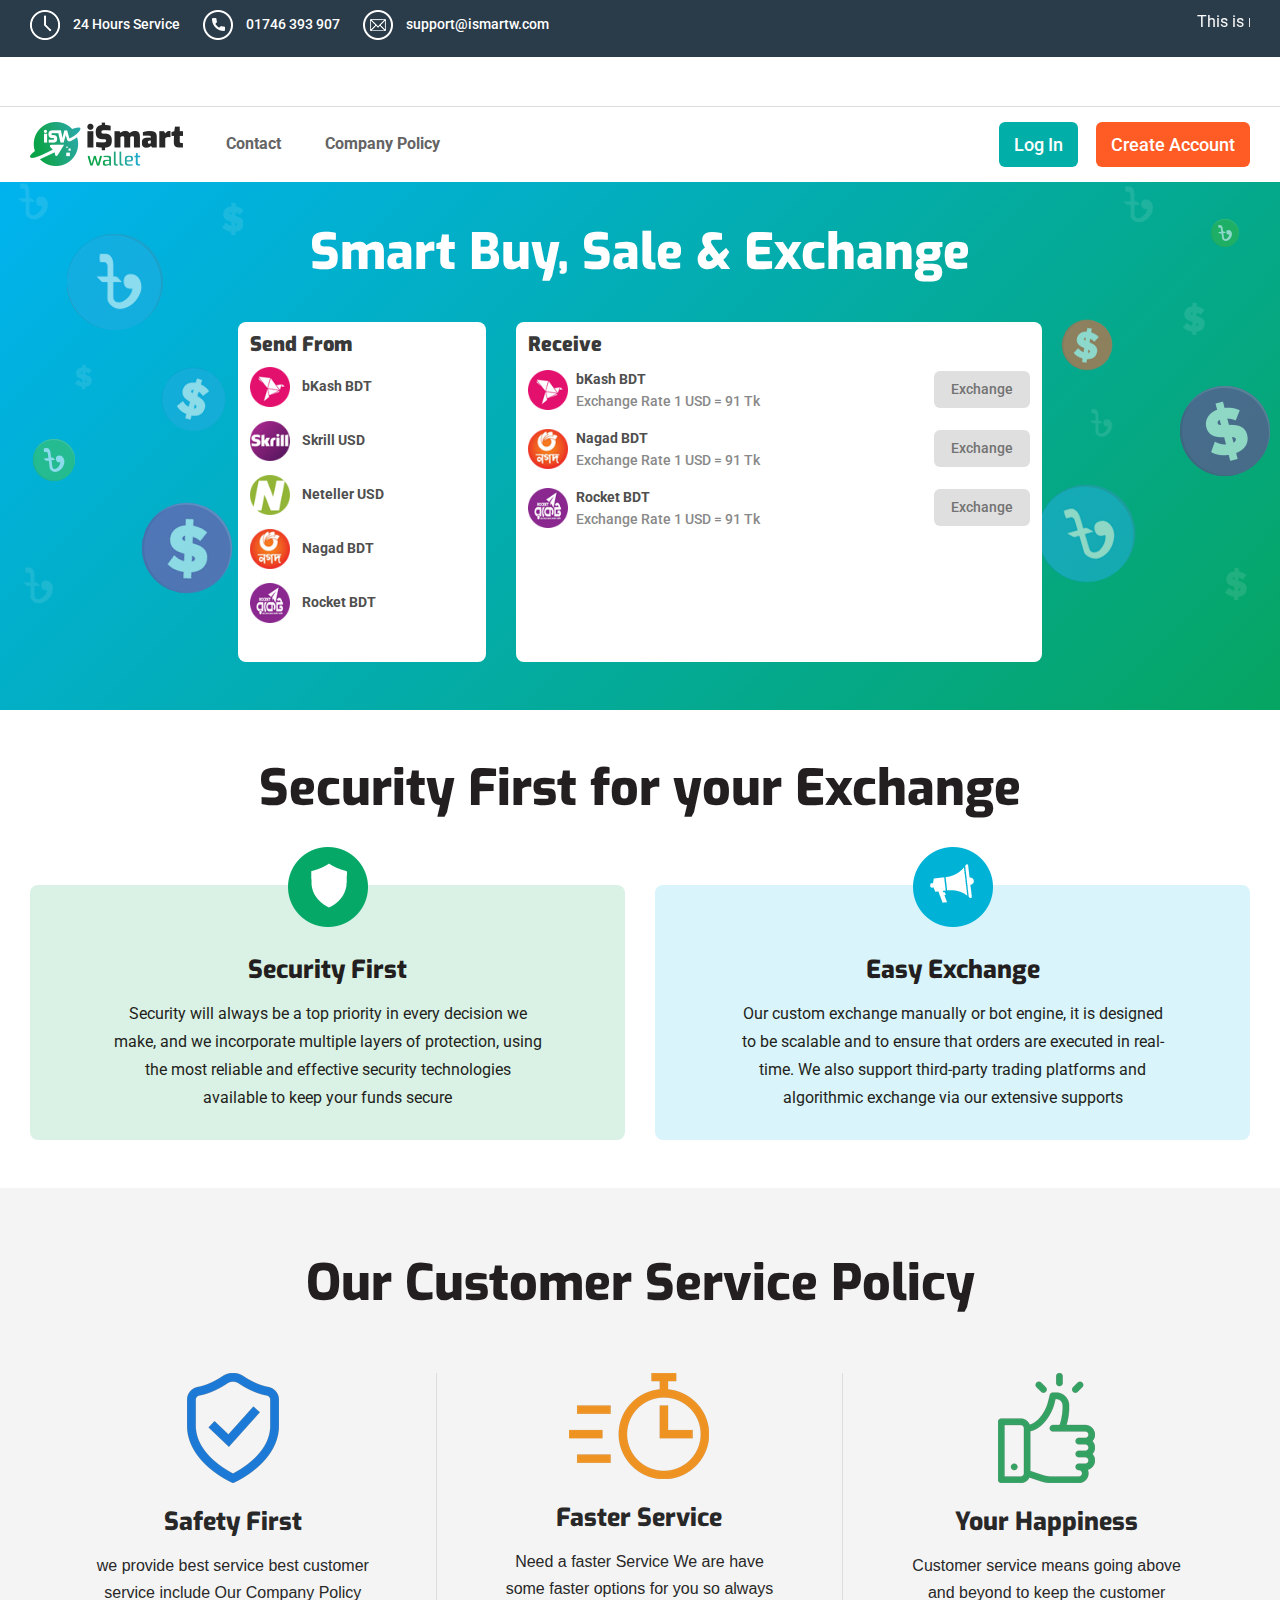
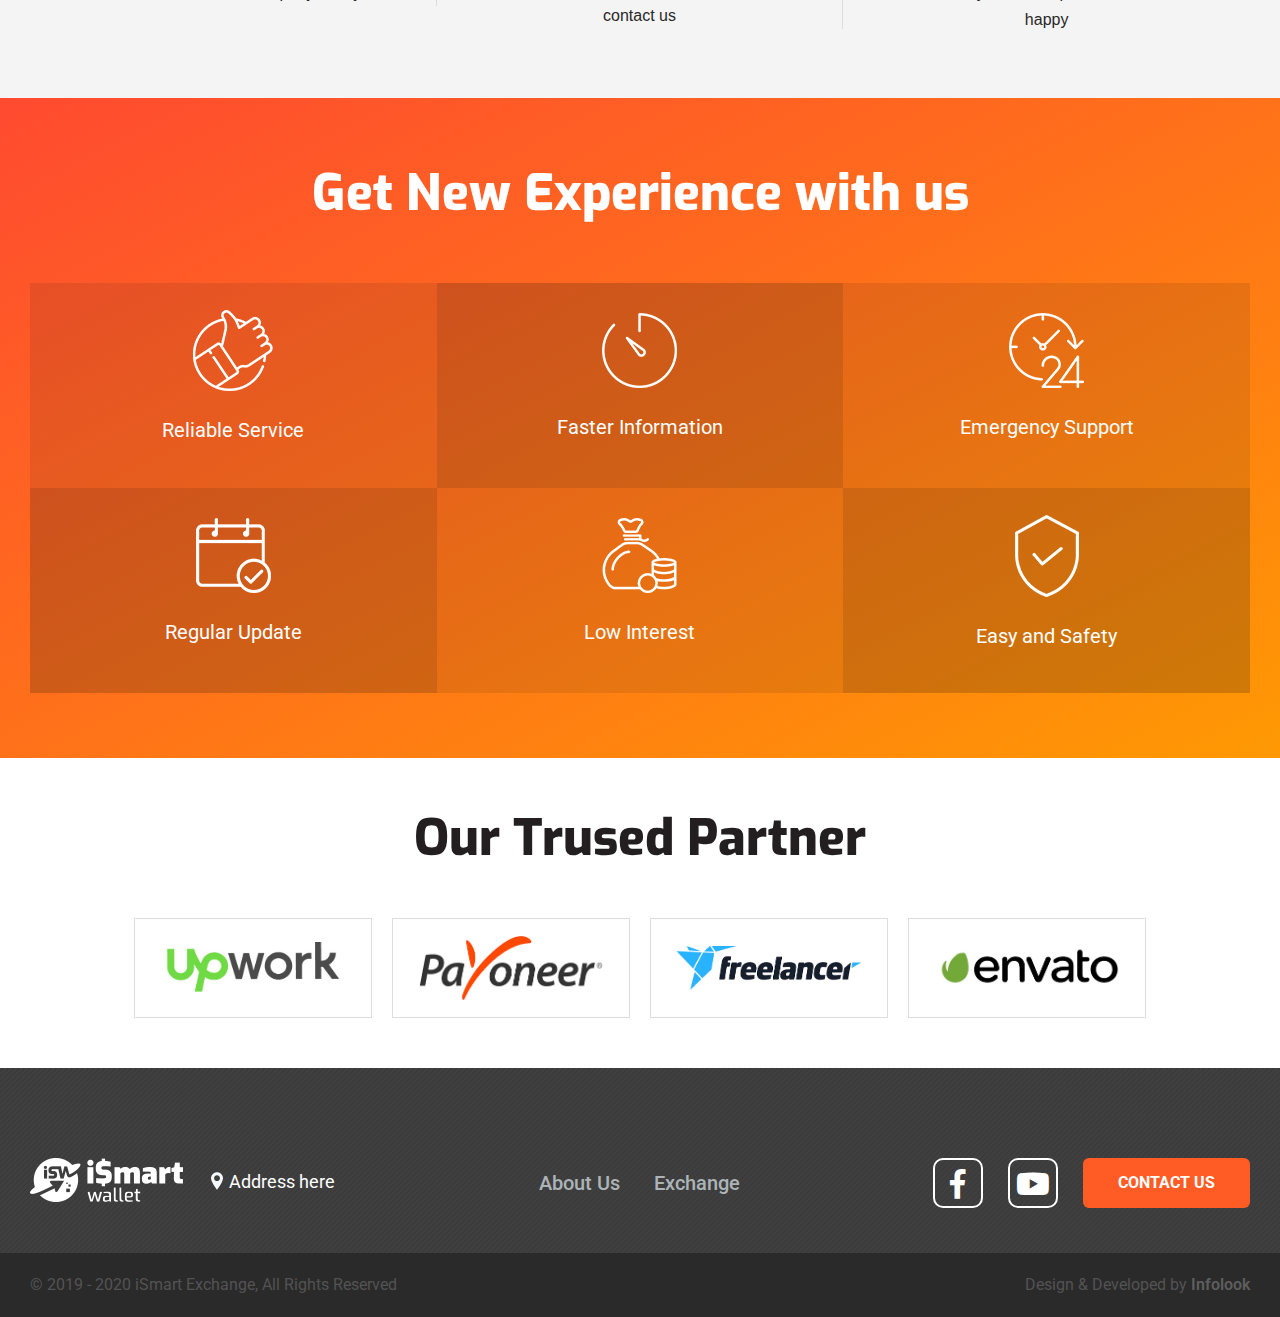
==== index.html @ ed9af60e "g" ====
<!DOCTYPE html>
<html lang="en">
	<head>
		<meta charset="utf-8">
		<meta http-equiv="X-UA-Compatible" content="IE=edge">
		<meta name="viewport" content="width=device-width, initial-scale=1, shrink-to-fit=no">
		<title>I$mart</title>
		<link href="assets/css/bootstrap.min.css" rel="stylesheet">
		<link href="assets/css/all.min.css" rel="stylesheet">
		<link href="assets/css/fontawesome.css" rel="stylesheet">
		<link href="assets/css/meanmenu.css" rel="stylesheet">
		<link href="assets/css/animate.css" rel="stylesheet">
		<link href="assets/css/nice-select.css" rel="stylesheet">
		<link href="assets/css/owl.carousel.min.css" rel="stylesheet">
		<link href="assets/css/default.css" rel="stylesheet">
		<link href="assets/css/style.css" rel="stylesheet">
		<link href="assets/css/responsive.css" rel="stylesheet">
	</head>
	<body>
		<!-- Headertop section start -->
		<div class="headertoparea">
			<div class="container">
				<div class="row">
					<div class="col-lg-6">
						<div class="headertopmain">
							<div class="headertop-contact">
								<ul>
									<li><img src="assets/img/clock.png" alt=""> <span>24 Hours Service</span></li>
									<li class="clock1"><img src="assets/img/phone.png" alt=""> <span> 01746 393 907</span></li>
									<li class="clock1"><img src="assets/img/mail.png" alt=""> <span>support@ismartw.com</span></li>
								</ul>
							</div>
						</div>
					</div>
					<div class="col-lg-6 my-auto">
						<div class="random-notification">
							<marquee behavior="" direction="">
								<p>This is random text notification for moving</p>
							</marquee>
						</div>
					</div>
				</div>
			</div>
		</div>
		<!-- Headertop section complate -->

		<!-- EXCHANGERATES.ORG.UK LIVE FOREX RATES TICKER START -->
		<div class="container">
			<div class="row">
				<div class="col-lg-12">
					<!-- EXCHANGERATES.ORG.UK LIVE CURRENCY RATES TICKER START -->
					<iframe
						src="//www.exchangerates.org.uk/widget/ER-LRTICKER.php?w=1200&amp;s=2&amp;mc=EUR&amp;mbg=ffff&amp;bs=no&amp;bc=000044&amp;f=verdana&amp;fs=10px&amp;fc=000044&amp;lc=0F0F0F&amp;lhc=fe9a00&amp;vc=fe9a00&amp;vcu=008000&amp;vcd=FF0000&amp;"
						width="100%" height="30" frameborder="0" scrolling="no" marginwidth="0" marginheight="0"></iframe>
					<!-- EXCHANGERATES.ORG.UK LIVE CURRENCY RATES TICKER END -->
				</div>
			</div>
		</div>
		<!-- EXCHANGERATES.ORG.UK LIVE FOREX RATES TICKER END -->
		

    <!-- Header bar section start -->
<div class="header-area">
	<div class="container">
		<div class="row">
			<div class="col-lg-8">
				<div class="main-menu-fills">
					<div class="main-logo">
						<a href="index.html"><img src="assets/img/logo.png" alt=""></a>
					</div>
					<div class="main-menu">
						<nav>
							<ul>
								<li><a href="">Contact</a></li>
								<li><a href="">Company Policy</a></li>
							</ul>
						</nav>
					</div>
				</div>
			</div>
			<div class="col-lg-4">
				<div class="log-info text-right">
					<ul>
						<li><a href="" data-toggle="modal" data-target="#exampleModalCenter" class="black-text">Log In</a></li>
						<li><a href="" data-toggle="modal" data-target="#exampleModalCenter2" class="fixed-bg">Create Account</a></li>
					</ul>
					
				</div>
				
				<div class="for-loginmethod">
					<!-- Modal -->
					<div class="modal fade" id="exampleModalCenter" tabindex="-1" role="dialog" aria-labelledby="exampleModalCenterTitle" aria-hidden="true">
                      <div class="modal-dialog modal-dialog-centered" role="document">
                        <div class="modal-content">
                          <div class="modal-header">
                            <button type="button" class="close" data-dismiss="modal" aria-label="Close">
                              <span aria-hidden="true">&times;</span>
                            </button>
                          </div>
                          <div class="modal-body">
                          	<div class="log-inpagess">
                          		<div class="login-content">
                          			<h4>Account Login</h4>
                          			<div class="connect-facebook">
                          				<span>
                          					<a href=""><i class="fab fa-facebook-f"></i>Log In with facebook</a>
                          				</span>
                          			</div>
                          			<div class="loginforms1">
                          				<form action="">
                          					<div class="login-us">
                          						<input type="email" placeholder="Email">
                          						<input type="password" placeholder="Password">
                          					</div>
                          				</form>
                          			</div>
                          			<div class="repare-pass">
                          				<div class="log-into">
                          					<div class="try-thisfield">
                          						<a href="" class="logs1">Log in</a>
                          						<a href="" class="forgot1">Forgot Password?</a>
                          					</div>
                          					<span>Don't have an account? <a href="" data-toggle="modal"
                          							data-target="#exampleModalCenter2" data-dismiss="modal" aria-label="Close">Create
                          							Account</a></span>
                          				</div>
                          			</div>
                          		</div>
                          	</div>
                          </div>
                        </div>
                      </div>
                    </div>

					<!-- Modal -->
				</div>

				
				<div class="for-loginmethod">
					<!-- Modal -->
					<div class="modal fade" id="exampleModalCenter2" tabindex="-1" role="dialog" aria-labelledby="exampleModalCenterTitle" aria-hidden="true">
                      <div class="modal-dialog modal-dialog-centered" role="document">
                        <div class="modal-content">
                          <div class="modal-header">
                            <button type="button" class="close" data-dismiss="modal" aria-label="Close">
                              <span aria-hidden="true">&times;</span>
                            </button>
                          </div>
                          <div class="modal-body">
                          	<div class="log-inpagess">
                          		<div class="login-content">
                          			<h4>Create Account</h4>
                          			<div class="loginforms1">
                          				<form action="">
                          					<div class="login-us">
                          						<input type="text" placeholder="Name">
                          						<input type="email" placeholder="Email">
                          						<input type="number" placeholder="Phone Number">
                          						<input type="password" placeholder="Set Password">
                          						<input type="password" placeholder="Confirm Password">
                          					</div>
                          				</form>
                          			</div>
                          			<div class="repare-pass">
                          				<div class="log-into">
                          					<div class="try-thisfield">
                          						<a href="#" data-toggle="modal" data-target="#exampleModalCenter3" class="logs1 next-hide">Create</a>
                          					</div>
                          					<span>Already have an account? <a href="#" data-toggle="modal"
                          							data-target="#exampleModalCenter" data-dismiss="modal" aria-label="Close">LOG
                          							IN</a></span>
                          				</div>
                          			</div>
                          		</div>
                          	</div>
                          </div>
                        </div>
                      </div>
                    </div>
					<!-- Modal -->
				</div>
			</div>
		</div>
	</div>
</div>
	<!-- Header bar section end -->


	
		<!-- hero section start -->
		<div class="heroarea bg_img">
			<div class="container">
				<div class="row">
					<div class="col-xl-8 offset-xl-2">
						<div class="herobannerpart">
							<div class="row">
								<div class="col-12">
									<div class="herotitle text-center">
										<h1>Smart Buy, Sale & Exchange</h1>
									</div>
								</div>
							</div>
							<div class="row">
								<div class="col-md-4">
									<div class="heroleft">
										<div class="sendtext">
											<p>Send From</p>
										</div>
										<div class="sendbox">
											<a href="">
												<img src="assets/img/bkash.png" alt="">
												<span>bKash BDT</span>
											</a>
											<a href="">
												<img src="assets/img/bkash2.png" alt="">
												<span>Skrill USD</span>
											</a>
											<a href="">
												<img src="assets/img/bkash3.png" alt="">
												<span>Neteller USD</span>
											</a>
											<a href="">
												<img src="assets/img/bkash4.png" alt="">
												<span>Nagad BDT</span>
											</a>
											<a href="">
												<img src="assets/img/bkash5.png" alt="">
												<span>Rocket BDT</span>
											</a>
										</div>
									</div>
								</div>
								<div class="col-md-8">
									<div class="heroleft">
										<div class="sendtext">
											<p>Receive</p>
										</div>
										<div class="sendbox rightsend">
											<a href="inner-page-1.html">
												<div class="rightbkashwrap">
													<div class="rightbkasboxs">
														<div class="rightbkash">
															<img src="assets/img/bkash.png" alt="">
														</div>
														<div class="bkashtk">
															<span>bKash BDT</span>
															<p>Exchange Rate 1 USD = 91 Tk</p>
														</div>
													</div>
													<div class="buttons">
														<button>Exchange</button>
													</div>
												</div>
											</a>
											<a href="inner-page-1.html">
												<div class="rightbkashwrap">
													<div class="rightbkasboxs">
														<div class="rightbkash">
															<img src="assets/img/bkash4.png" alt="">
														</div>
														<div class="bkashtk">
															<span>Nagad BDT</span>
															<p>Exchange Rate 1 USD = 91 Tk</p>
														</div>
													</div>
													<div class="buttons">
														<button>Exchange</button>
													</div>
												</div>
											</a>
											<a href="inner-page-1.html">
												<div class="rightbkashwrap">
													<div class="rightbkasboxs">
														<div class="rightbkash">
															<img src="assets/img/bkash5.png" alt="">
														</div>
														<div class="bkashtk">
															<span>Rocket BDT</span>
															<p>Exchange Rate 1 USD = 91 Tk</p>
														</div>
													</div>
													<div class="buttons">
														<button>Exchange</button>
													</div>
												</div>
											</a>
											
										</div>
									</div>
								</div>
							</div>
						</div>
					</div>
				</div>
			</div>
		</div>
		<!-- hero section complate -->
		<!-- security section start -->
		<div class="securityarea">
			<div class="container">
				<div class="row">
					<div class="col-12">
						<div class="securitytitle text-center">
							<h1>Security First for your Exchange</h1>
						</div>
					</div>
				</div>
				<div class="row">
					<div class="col-xl-6">
						<div class="securitybox">
							<div class="securityicon">
								<img src="assets/img/security1.png" alt="">
							</div>
							<div class="securitycontent">
								<h4>Security First</h4>
								<p>Security will always be a top priority in every decision
									we make, and we incorporate multiple layers of protection,
									using the most reliable and effective security
								technologies available to keep your funds secure</p>
							</div>
						</div>
					</div>
					<div class="col-xl-6">
						<div class="securitybox securitybox2">
							<div class="securityicon">
								<img src="assets/img/security2.png" alt="">
							</div>
							<div class="securitycontent">
								<h4>Easy Exchange</h4>
								<p>Our custom exchange manually or bot engine, it is designed
									to be scalable and to ensure that orders are executed
									in real-time. We also support third-party trading platforms and algorithmic
								exchange via our extensive supports</p>
							</div>
						</div>
					</div>
				</div>
			</div>
		</div>
		<!-- security section complate -->
		<!-- customarea section start -->
		<div class="custom-area">
			<div class="container">
				<div class="row">
					<div class="col-xl-12">
						<div class="services-title text-center customer-title">
							<h1>Our Customer Service Policy</h1>
						</div>
					</div>
				</div>
				<div class="row no-gutters">
					<div class="col-xl-4 col-lg-4 col-md-4">
						<div class="single-custom">
							<div class="custom-images">
								<img src="assets/img/customer1.png" alt="">
							</div>
							<div class="custom-text">
								<h3>Safety First</h3>
								<p>we provide best service
									best customer service include Our
								Company Policy</p>
							</div>
						</div>
					</div>
					<div class="col-xl-4 col-lg-4 col-md-4">
						<div class="single-custom">
							<div class="custom-images">
								<img src="assets/img/customer2.png" alt="">
							</div>
							<div class="custom-text">
								<h3>Faster Service</h3>
								<p>Need a faster  Service We are have some faster options for you so  always contact us</p>
							</div>
						</div>
					</div>
					<div class="col-xl-4 col-lg-4 col-md-4">
						<div class="single-custom custombo">
							<div class="custom-images">
								<img src="assets/img/customer3.png" alt="">
							</div>
							<div class="custom-text">
								<h3>Your Happiness</h3>
								<p>Customer service means going above and beyond to keep the customer happy</p>
							</div>
						</div>
					</div>
				</div>
			</div>
		</div>
		<!-- customarea section complate -->
		<!-- planing section start -->
		<div class="planing-area">
			<div class="container">
				<div class="row">
					<div class="col-xl-12">
						<div class="services-title text-center customer-title planningtitle">
							<h1>Get New Experience with us </h1>
						</div>
					</div>
				</div>
				<div class="row no-gutters">
					<div class="col-xl-4 col-lg-4 col-md-4 col-sm-6">
						<div class="singleplaningcontent">
							<div class="singleplaning plan1">
								<img src="assets/img/icon1.png" alt="">
								<p>Reliable Service</p>
							</div>
						</div>
					</div>
					<div class="col-xl-4 col-lg-4 col-md-4 col-sm-6">
						<div class="singleplaningcontent akashi">
							<div class="singleplaning plan1">
								<img src="assets/img/icon2.png" alt="">
								<p>Faster Information</p>
							</div>
						</div>
					</div>
					<div class="col-xl-4 col-lg-4 col-md-4 col-sm-6">
						<div class="singleplaningcontent co1">
							<div class="singleplaning plan1">
								<img src="assets/img/icon3.png" alt="">
								<p>Emergency Support</p>
							</div>
						</div>
					</div>
					<div class="col-xl-4 col-lg-4 col-md-4 col-sm-6">
						<div class="singleplaningcontent akashi co2">
							<div class="singleplaning plan1">
								<img src="assets/img/icon4.png" alt="">
								<p>Regular Update</p>
							</div>
						</div>
					</div>
					<div class="col-xl-4 col-lg-4 col-md-4 col-sm-6">
						<div class="singleplaningcontent">
							<div class="singleplaning plan1">
								<img src="assets/img/icon5.png" alt="">
								<p>Low Interest</p>
							</div>
						</div>
					</div>
					<div class="col-xl-4 col-lg-4 col-md-4 col-sm-6">
						<div class="singleplaningcontent akashi">
							<div class="singleplaning plan1">
								<img src="assets/img/icon6.png" alt="">
								<p>Easy and Safety</p>
							</div>
						</div>
					</div>
					
				</div>
			</div>
		</div>
		<!-- planing section complate -->
		<!-- partner area start -->
		<div class="partner-area">
			<div class="container">
				<div class="row">
					<div class="col-lg-12">
						<div class="services-title text-center customer-title planningtitle">
							<h1>Our Trused Partner</h1> 
						</div>
					</div>
				</div>
				<div class="row justify-content-center">
					<div class="col-lg-10">
						<div class="partner-carousel owl-carousel">
							<div class="single-partner">
								<img src="assets/img/01.png" alt="">
							</div>
							<div class="single-partner">
								<img src="assets/img/02.png" alt="">
							</div>
							<div class="single-partner">
								<img src="assets/img/03.png" alt="">
							</div>
							<div class="single-partner">
								<img src="assets/img/04.jpg" alt="">
							</div>
							<div class="single-partner">
								<img src="assets/img/05.png" alt="">
							</div>
						</div>
					</div>
				</div>
			</div>
		</div>
		<!-- partner area emd -->
		<!-- footer section start -->
		<div class="footerarea">
			<div class="container">
				<div class="row">
					<div class="col-xl-4">
						<div class="footerlogo threepadings">
							<div class="footerlogomain">
								<a href="">
									<img src="assets/img/footerlogo.png" alt="">
								</a>
							</div>
							<div class="address">
								<span><img src="assets/img/location.png" alt=""><a href="">Address here</a></span>
							</div>
						</div>
					</div>
					<div class="col-xl-4 my-auto">
						<div class="footershapewrap">
							<div class="footershapesd threepadings">
								<div class="footershape samepadings">
									<ul>
										<li><a href="">About Us</a></li>
										<li><a href="">Exchange</a></li>
									</ul>
								</div>
							</div>
						</div>
					</div>
					<div class="col-xl-4">
						<div class="footercontactwraps samepadings threepadings">
							<div class="footersocial">
								<ul>
									<li class="facebooka"><a href=""><i class="fab fa-facebook-f"></i></a></li>
									<li class="youtubea"><a href=""><i class="fab fa-youtube"></i></a></li>
								</ul>
							</div>
							<div class="footercontact">
								<a href="">Contact Us</a>
							</div>
						</div>
					</div>
				</div>
			</div>
			<div class="copyright-text">
				<div class="container">
					<div class="row">
						<div class="col-lg-6">
							&copy; 2019 - 2020 iSmart Exchange, All Rights Reserved
						</div>
						<div class="col-lg-6 text-right">
							Design & Developed by <a href="http://infolook.net">Infolook</a>
						</div>
					</div>
				</div>
			</div>
		</div>
		<!-- footer section complate -->

		<!-- jQuery first, then Popper.js, then Bootstrap JS -->
		<script src="assets/js/jquery.min.js"></script>
		<script src="assets/js/Popper.js"></script>
		<script src="assets/js/jquery.sticky.js"></script>
		<script src="assets/js/jquery.meanmenu.js"></script>
		<script src="assets/js/owl.carousel.min.js"></script>
		<script src="assets/js/jquery.nice-select.min.js"></script>
		<script src="assets/js/bootstrap.min.js"></script>
		<script src="assets/js/main.js"></script>
	</body>
</html>
---- assets/css/nice-select.css ----
.nice-select {
  -webkit-tap-highlight-color: transparent;
  background-color: #fff;
  border-radius: 5px;
  border: solid 1px #e8e8e8;
  box-sizing: border-box;
  clear: both;
  cursor: pointer;
  display: block;
  float: left;
  font-family: inherit;
  font-size: 14px;
  font-weight: normal;
  height: 42px;
  line-height: 40px;
  outline: none;
  padding-left: 18px;
  padding-right: 30px;
  position: relative;
  text-align: left !important;
  -webkit-transition: all 0.2s ease-in-out;
  transition: all 0.2s ease-in-out;
  -webkit-user-select: none;
     -moz-user-select: none;
      -ms-user-select: none;
          user-select: none;
  white-space: nowrap;
  width: auto; }
  .nice-select:hover {
    border-color: #dbdbdb; }
  .nice-select:active, .nice-select.open, .nice-select:focus {
    border-color: #999; }
  .nice-select:after {
    border-bottom: 2px solid #999;
    border-right: 2px solid #999;
    content: '';
    display: block;
    height: 5px;
    margin-top: -4px;
    pointer-events: none;
    position: absolute;
    right: 12px;
    top: 50%;
    -webkit-transform-origin: 66% 66%;
        -ms-transform-origin: 66% 66%;
            transform-origin: 66% 66%;
    -webkit-transform: rotate(45deg);
        -ms-transform: rotate(45deg);
            transform: rotate(45deg);
    -webkit-transition: all 0.15s ease-in-out;
    transition: all 0.15s ease-in-out;
    width: 5px; }
  .nice-select.open:after {
    -webkit-transform: rotate(-135deg);
        -ms-transform: rotate(-135deg);
            transform: rotate(-135deg); }
  .nice-select.open .list {
    opacity: 1;
    pointer-events: auto;
    -webkit-transform: scale(1) translateY(0);
        -ms-transform: scale(1) translateY(0);
            transform: scale(1) translateY(0); }
  .nice-select.disabled {
    border-color: #ededed;
    color: #999;
    pointer-events: none; }
    .nice-select.disabled:after {
      border-color: #cccccc; }
  .nice-select.wide {
    width: 100%; }
    .nice-select.wide .list {
      left: 0 !important;
      right: 0 !important; }
  .nice-select.right {
    float: right; }
    .nice-select.right .list {
      left: auto;
      right: 0; }
  .nice-select.small {
    font-size: 12px;
    height: 36px;
    line-height: 34px; }
    .nice-select.small:after {
      height: 4px;
      width: 4px; }
    .nice-select.small .option {
      line-height: 34px;
      min-height: 34px; }
  .nice-select .list {
    background-color: #fff;
    border-radius: 5px;
    box-shadow: 0 0 0 1px rgba(68, 68, 68, 0.11);
    box-sizing: border-box;
    margin-top: 4px;
    opacity: 0;
    overflow: hidden;
    padding: 0;
    pointer-events: none;
    position: absolute;
    top: 100%;
    left: 0;
    -webkit-transform-origin: 50% 0;
        -ms-transform-origin: 50% 0;
            transform-origin: 50% 0;
    -webkit-transform: scale(0.75) translateY(-21px);
        -ms-transform: scale(0.75) translateY(-21px);
            transform: scale(0.75) translateY(-21px);
    -webkit-transition: all 0.2s cubic-bezier(0.5, 0, 0, 1.25), opacity 0.15s ease-out;
    transition: all 0.2s cubic-bezier(0.5, 0, 0, 1.25), opacity 0.15s ease-out;
    z-index: 9; }
    .nice-select .list:hover .option:not(:hover) {
      background-color: transparent !important; }
  .nice-select .option {
    cursor: pointer;
    font-weight: 400;
    line-height: 40px;
    list-style: none;
    min-height: 40px;
    outline: none;
    padding-left: 18px;
    padding-right: 29px;
    text-align: left;
    -webkit-transition: all 0.2s;
    transition: all 0.2s; }
    .nice-select .option:hover, .nice-select .option.focus, .nice-select .option.selected.focus {
      background-color: #f6f6f6; }
    .nice-select .option.selected {
      font-weight: bold; }
    .nice-select .option.disabled {
      background-color: transparent;
      color: #999;
      cursor: default; }

.no-csspointerevents .nice-select .list {
  display: none; }

.no-csspointerevents .nice-select.open .list {
  display: block; }
---- assets/css/default.css ----
/* Deafult Margin & Padding */
/*-- Margin Top --*/
.mt-5 {
	margin-top: 5px;
}
.mt-10 {
	margin-top: 10px;
}
.mt-15 {
	margin-top: 15px;
}
.mt-20 {
	margin-top: 20px;
}
.mt-25 {
	margin-top: 25px;
}
.mt-30 {
	margin-top: 30px;
}
.mt-35 {
	margin-top: 35px;
}
.mt-40 {
	margin-top: 40px;
}
.mt-45 {
	margin-top: 45px;
}
.mt-50 {
	margin-top: 50px;
}
.mt-55 {
	margin-top: 55px;
}
.mt-60 {
	margin-top: 60px;
}
.mt-65 {
	margin-top: 65px;
}
.mt-70 {
	margin-top: 70px;
}
.mt-75 {
	margin-top: 75px;
}
.mt-80 {
	margin-top: 80px;
}
.mt-85 {
	margin-top: 85px;
}
.mt-90 {
	margin-top: 90px;
}
.mt-95 {
	margin-top: 95px;
}
.mt-100 {
	margin-top: 100px;
}
.mt-105 {
	margin-top: 105px;
}
.mt-110 {
	margin-top: 110px;
}
.mt-115 {
	margin-top: 115px;
}
.mt-120 {
	margin-top: 120px;
}
.mt-125 {
	margin-top: 125px;
}
.mt-130 {
	margin-top: 130px;
}
.mt-135 {
	margin-top: 135px;
}
.mt-140 {
	margin-top: 140px;
}
.mt-145 {
	margin-top: 145px;
}
.mt-150 {
	margin-top: 150px;
}
.mt-155 {
	margin-top: 155px;
}
.mt-160 {
	margin-top: 160px;
}
.mt-165 {
	margin-top: 165px;
}
.mt-170 {
	margin-top: 170px;
}
.mt-175 {
	margin-top: 175px;
}
.mt-180 {
	margin-top: 180px;
}
.mt-185 {
	margin-top: 185px;
}
.mt-190 {
	margin-top: 190px;
}
.mt-195 {
	margin-top: 195px;
}
.mt-200 {
	margin-top: 200px;
}
/*-- Margin Bottom --*/

.mb-5 {
	margin-bottom: 5px;
}
.mb-10 {
	margin-bottom: 10px;
}
.mb-15 {
	margin-bottom: 15px;
}
.mb-20 {
	margin-bottom: 20px;
}
.mb-25 {
	margin-bottom: 25px;
}
.mb-30 {
	margin-bottom: 30px;
}
.mb-35 {
	margin-bottom: 35px;
}
.mb-40 {
	margin-bottom: 40px;
}
.mb-45 {
	margin-bottom: 45px;
}
.mb-50 {
	margin-bottom: 50px;
}
.mb-55 {
	margin-bottom: 55px;
}
.mb-60 {
	margin-bottom: 60px;
}
.mb-65 {
	margin-bottom: 65px;
}
.mb-70 {
	margin-bottom: 70px;
}
.mb-75 {
	margin-bottom: 75px;
}
.mb-80 {
	margin-bottom: 80px;
}
.mb-85 {
	margin-bottom: 85px;
}
.mb-90 {
	margin-bottom: 90px;
}
.mb-95 {
	margin-bottom: 95px;
}
.mb-100 {
	margin-bottom: 100px;
}
.mb-105 {
	margin-bottom: 105px;
}
.mb-110 {
	margin-bottom: 110px;
}
.mb-115 {
	margin-bottom: 115px;
}
.mb-120 {
	margin-bottom: 120px;
}
.mb-125 {
	margin-bottom: 125px;
}
.mb-130 {
	margin-bottom: 130px;
}
.mb-135 {
	margin-bottom: 135px;
}
.mb-140 {
	margin-bottom: 140px;
}
.mb-145 {
	margin-bottom: 145px;
}
.mb-150 {
	margin-bottom: 150px;
}
.mb-155 {
	margin-bottom: 155px;
}
.mb-160 {
	margin-bottom: 160px;
}
.mb-165 {
	margin-bottom: 165px;
}
.mb-170 {
	margin-bottom: 170px;
}
.mb-175 {
	margin-bottom: 175px;
}
.mb-180 {
	margin-bottom: 180px;
}
.mb-185 {
	margin-bottom: 185px;
}
.mb-190 {
	margin-bottom: 190px;
}
.mb-195 {
	margin-bottom: 195px;
}
.mb-200 {
	margin-bottom: 200px;
}
/*-- Padding Top --*/

.pt-5 {
	padding-top: 5px;
}
.pt-10 {
	padding-top: 10px;
}
.pt-15 {
	padding-top: 15px;
}
.pt-20 {
	padding-top: 20px;
}
.pt-25 {
	padding-top: 25px;
}
.pt-30 {
	padding-top: 30px;
}
.pt-35 {
	padding-top: 35px;
}
.pt-40 {
	padding-top: 40px;
}
.pt-45 {
	padding-top: 45px;
}
.pt-50 {
	padding-top: 50px;
}
.pt-55 {
	padding-top: 55px;
}
.pt-60 {
	padding-top: 60px;
}
.pt-65 {
	padding-top: 65px;
}
.pt-70 {
	padding-top: 70px;
}
.pt-75 {
	padding-top: 75px;
}
.pt-80 {
	padding-top: 80px;
}
.pt-85 {
	padding-top: 85px;
}
.pt-90 {
	padding-top: 90px;
}
.pt-95 {
	padding-top: 95px;
}
.pt-100 {
	padding-top: 100px;
}
.pt-105 {
	padding-top: 105px;
}
.pt-110 {
	padding-top: 110px;
}
.pt-115 {
	padding-top: 115px;
}
.pt-120 {
	padding-top: 120px;
}
.pt-125 {
	padding-top: 125px;
}
.pt-130 {
	padding-top: 130px;
}
.pt-135 {
	padding-top: 135px;
}
.pt-140 {
	padding-top: 140px;
}
.pt-145 {
	padding-top: 145px;
}
.pt-150 {
	padding-top: 150px;
}
.pt-155 {
	padding-top: 155px;
}
.pt-160 {
	padding-top: 160px;
}
.pt-165 {
	padding-top: 165px;
}
.pt-170 {
	padding-top: 170px;
}
.pt-175 {
	padding-top: 175px;
}
.pt-180 {
	padding-top: 180px;
}
.pt-185 {
	padding-top: 185px;
}
.pt-190 {
	padding-top: 190px;
}
.pt-195 {
	padding-top: 195px;
}
.pt-200 {
	padding-top: 200px;
}
/*-- Padding Bottom --*/

.pb-5 {
	padding-bottom: 5px;
}
.pb-10 {
	padding-bottom: 10px;
}
.pb-15 {
	padding-bottom: 15px;
}
.pb-20 {
	padding-bottom: 20px;
}
.pb-25 {
	padding-bottom: 25px;
}
.pb-30 {
	padding-bottom: 30px;
}
.pb-35 {
	padding-bottom: 35px;
}
.pb-40 {
	padding-bottom: 40px;
}
.pb-45 {
	padding-bottom: 45px;
}
.pb-50 {
	padding-bottom: 50px;
}
.pb-55 {
	padding-bottom: 55px;
}
.pb-60 {
	padding-bottom: 60px;
}
.pb-65 {
	padding-bottom: 65px;
}
.pb-70 {
	padding-bottom: 70px;
}
.pb-75 {
	padding-bottom: 75px;
}
.pb-80 {
	padding-bottom: 80px;
}
.pb-85 {
	padding-bottom: 85px;
}
.pb-90 {
	padding-bottom: 90px;
}
.pb-95 {
	padding-bottom: 95px;
}
.pb-100 {
	padding-bottom: 100px;
}
.pb-105 {
	padding-bottom: 105px;
}
.pb-110 {
	padding-bottom: 110px;
}
.pb-115 {
	padding-bottom: 115px;
}
.pb-120 {
	padding-bottom: 120px;
}
.pb-125 {
	padding-bottom: 125px;
}
.pb-130 {
	padding-bottom: 130px;
}
.pb-135 {
	padding-bottom: 135px;
}
.pb-140 {
	padding-bottom: 140px;
}
.pb-145 {
	padding-bottom: 145px;
}
.pb-150 {
	padding-bottom: 150px;
}
.pb-155 {
	padding-bottom: 155px;
}
.pb-160 {
	padding-bottom: 160px;
}
.pb-165 {
	padding-bottom: 165px;
}
.pb-170 {
	padding-bottom: 170px;
}
.pb-175 {
	padding-bottom: 175px;
}
.pb-180 {
	padding-bottom: 180px;
}
.pb-185 {
	padding-bottom: 185px;
}
.pb-190 {
	padding-bottom: 190px;
}
.pb-195 {
	padding-bottom: 195px;
}
.pb-200 {
	padding-bottom: 200px;
}
/* Background Color */

.gray-bg {
	background: #f6f6f6;
}
.white-bg {
	background: #fff;
}
.black-bg {
	background: #222;
}
/* Color */

.white {
	color: #fff;
}
.black {
	color: #222;
}
/* black overlay */

[data-overlay] {
	position: relative;
}
[data-overlay]::before {
	background: #000 none repeat scroll 0 0;
	content: "";
	height: 100%;
	left: 0;
	position: absolute;
	top: 0;
	width: 100%;
	z-index: 1;
}
[data-overlay="3"]::before {
	opacity: 0.3;
}
[data-overlay="4"]::before {
	opacity: 0.4;
}
[data-overlay="5"]::before {
	opacity: 0.5;
}
[data-overlay="6"]::before {
	opacity: 0.6;
}
[data-overlay="7"]::before {
	opacity: 0.7;
}
[data-overlay="8"]::before {
	opacity: 0.8;
}
[data-overlay="9"]::before {
	opacity: 0.9;
}

.bg_img {
	background-position: center center;
	background-size: cover;
	background-repeat: no-repeat;
	width: 100%;
}
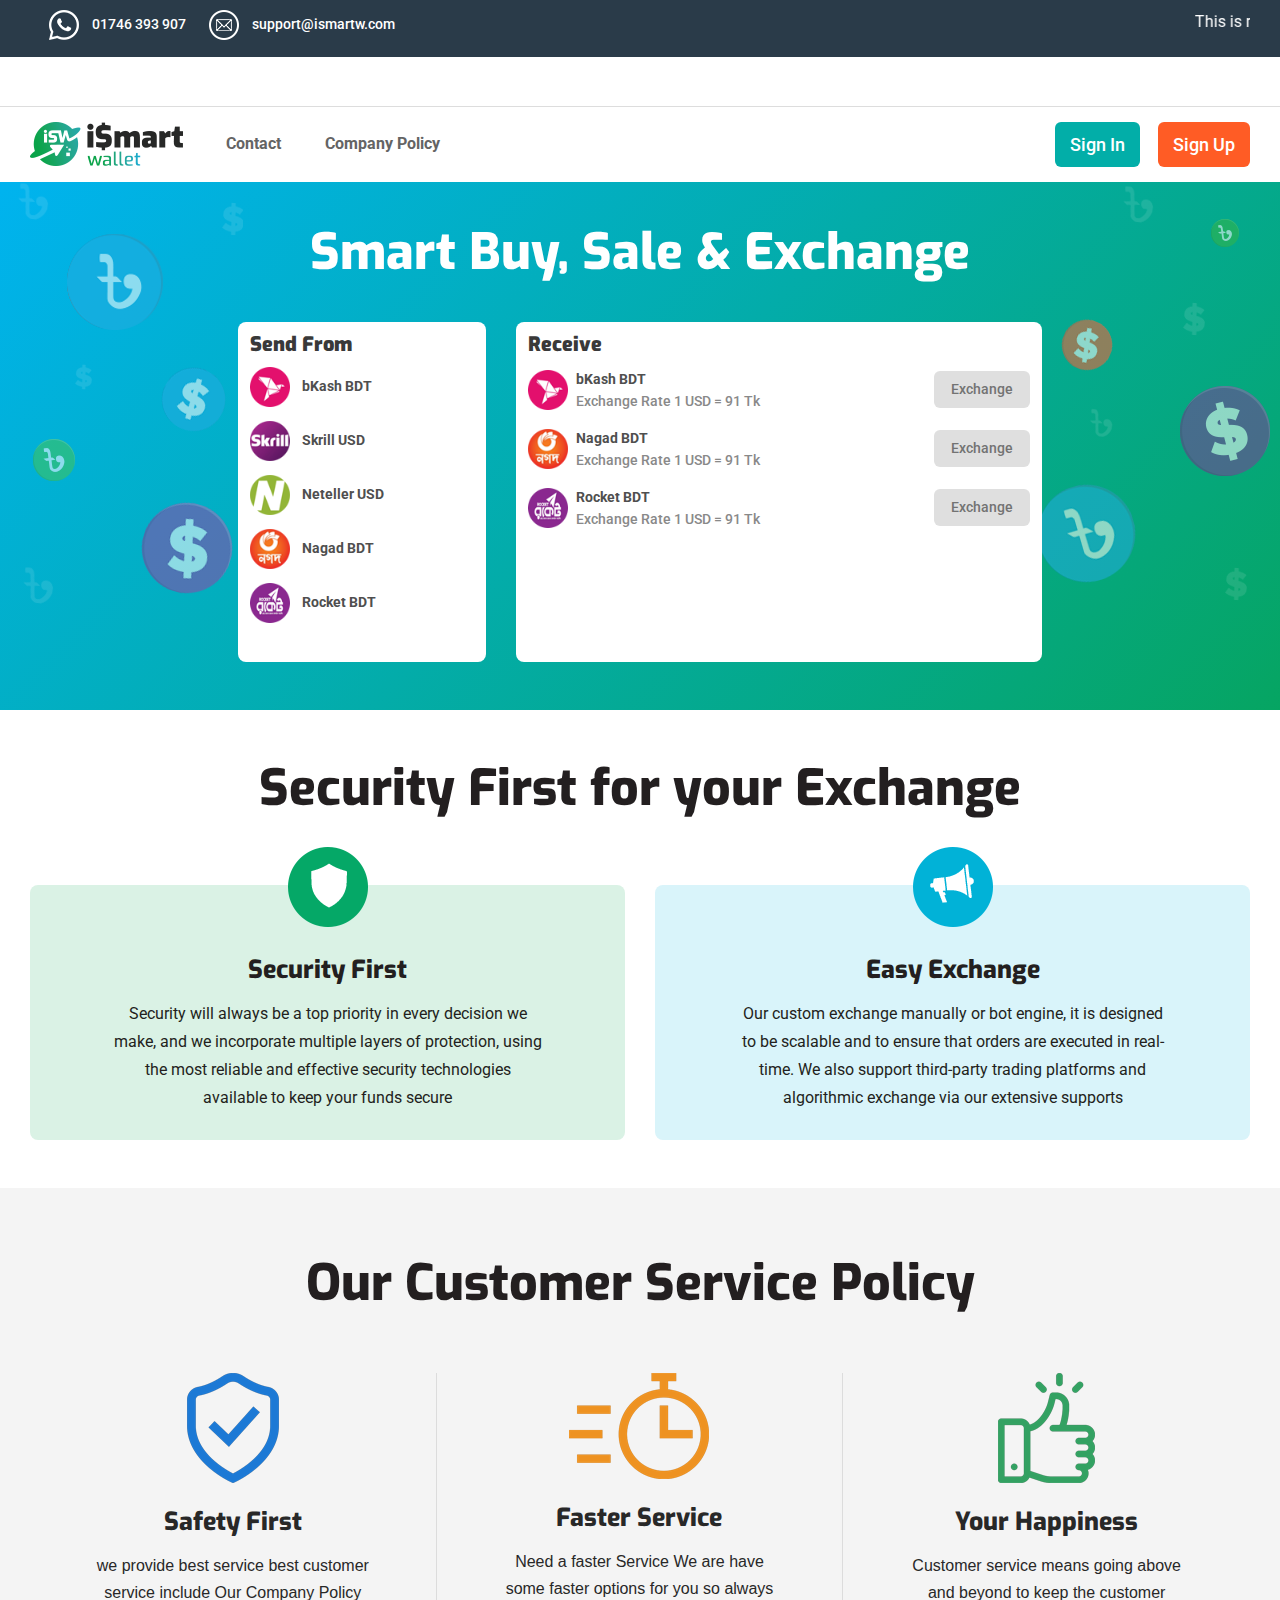
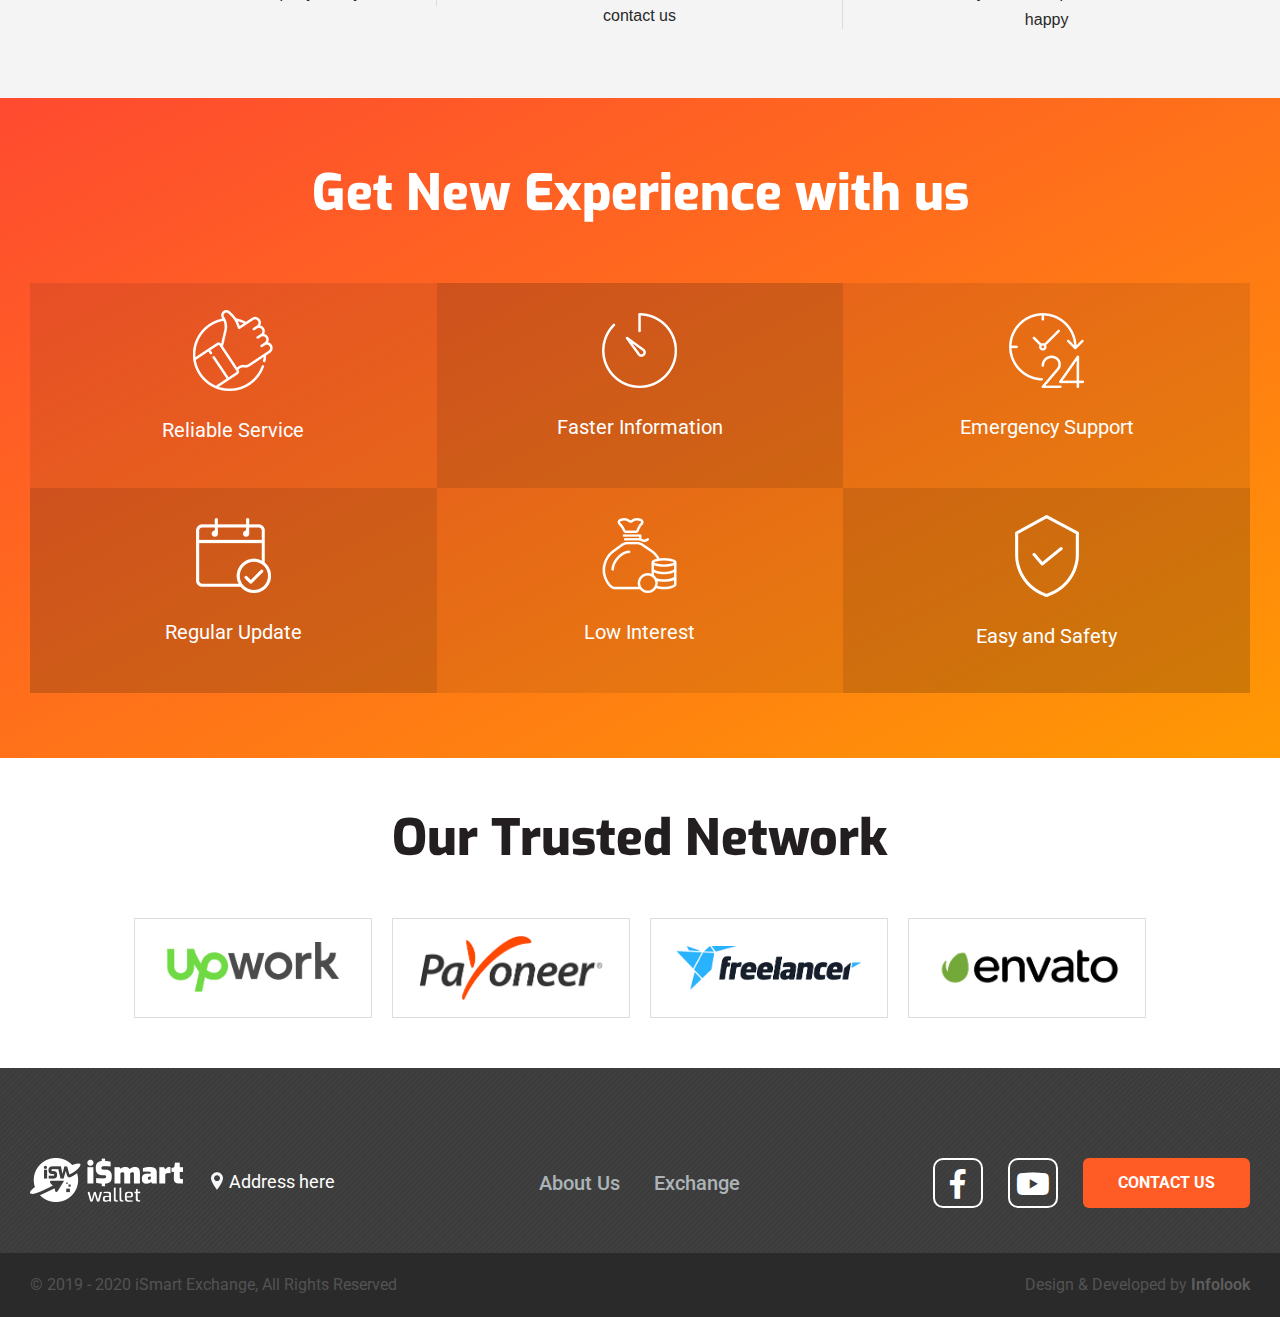
==== commit 59ae3e22: "g" ====
--- a/index.html
+++ b/index.html
@@ -21,18 +21,17 @@
 		<div class="headertoparea">
 			<div class="container">
 				<div class="row">
-					<div class="col-lg-6">
+					<div class="col-lg-4">
 						<div class="headertopmain">
 							<div class="headertop-contact">
 								<ul>
-									<li><img src="assets/img/clock.png" alt=""> <span>24 Hours Service</span></li>
 									<li class="clock1"><img src="assets/img/phone.png" alt=""> <span> 01746 393 907</span></li>
 									<li class="clock1"><img src="assets/img/mail.png" alt=""> <span>support@ismartw.com</span></li>
 								</ul>
 							</div>
 						</div>
 					</div>
-					<div class="col-lg-6 my-auto">
+					<div class="col-lg-8 my-auto">
 						<div class="random-notification">
 							<marquee behavior="" direction="">
 								<p>This is random text notification for moving</p>
@@ -81,8 +80,8 @@
 			<div class="col-lg-4">
 				<div class="log-info text-right">
 					<ul>
-						<li><a href="" data-toggle="modal" data-target="#exampleModalCenter" class="black-text">Log In</a></li>
-						<li><a href="" data-toggle="modal" data-target="#exampleModalCenter2" class="fixed-bg">Create Account</a></li>
+						<li><a href="" data-toggle="modal" data-target="#exampleModalCenter" class="black-text">Sign In</a></li>
+						<li><a href="" data-toggle="modal" data-target="#exampleModalCenter2" class="fixed-bg">Sign Up</a></li>
 					</ul>
 					
 				</div>
@@ -458,7 +457,7 @@
 				<div class="row">
 					<div class="col-lg-12">
 						<div class="services-title text-center customer-title planningtitle">
-							<h1>Our Trused Partner</h1> 
+							<h1>Our Trusted Network</h1>
 						</div>
 					</div>
 				</div>
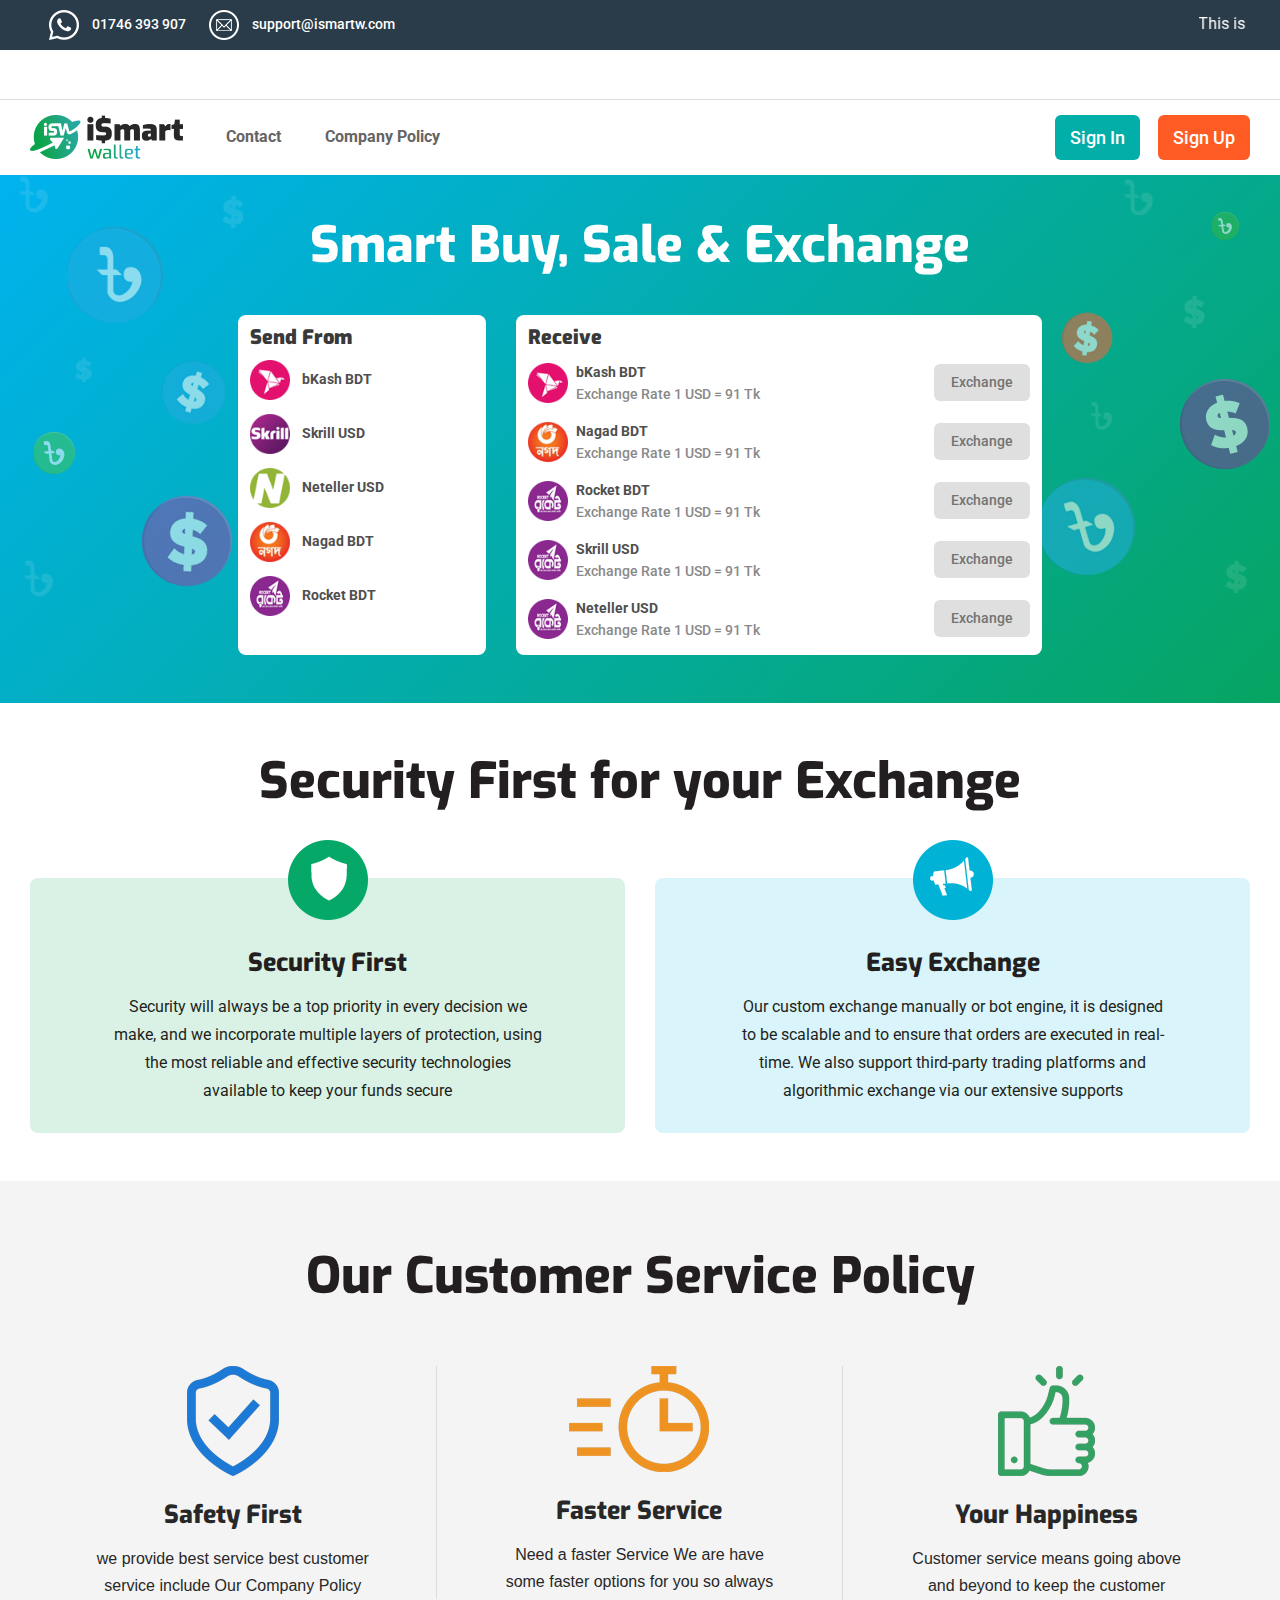
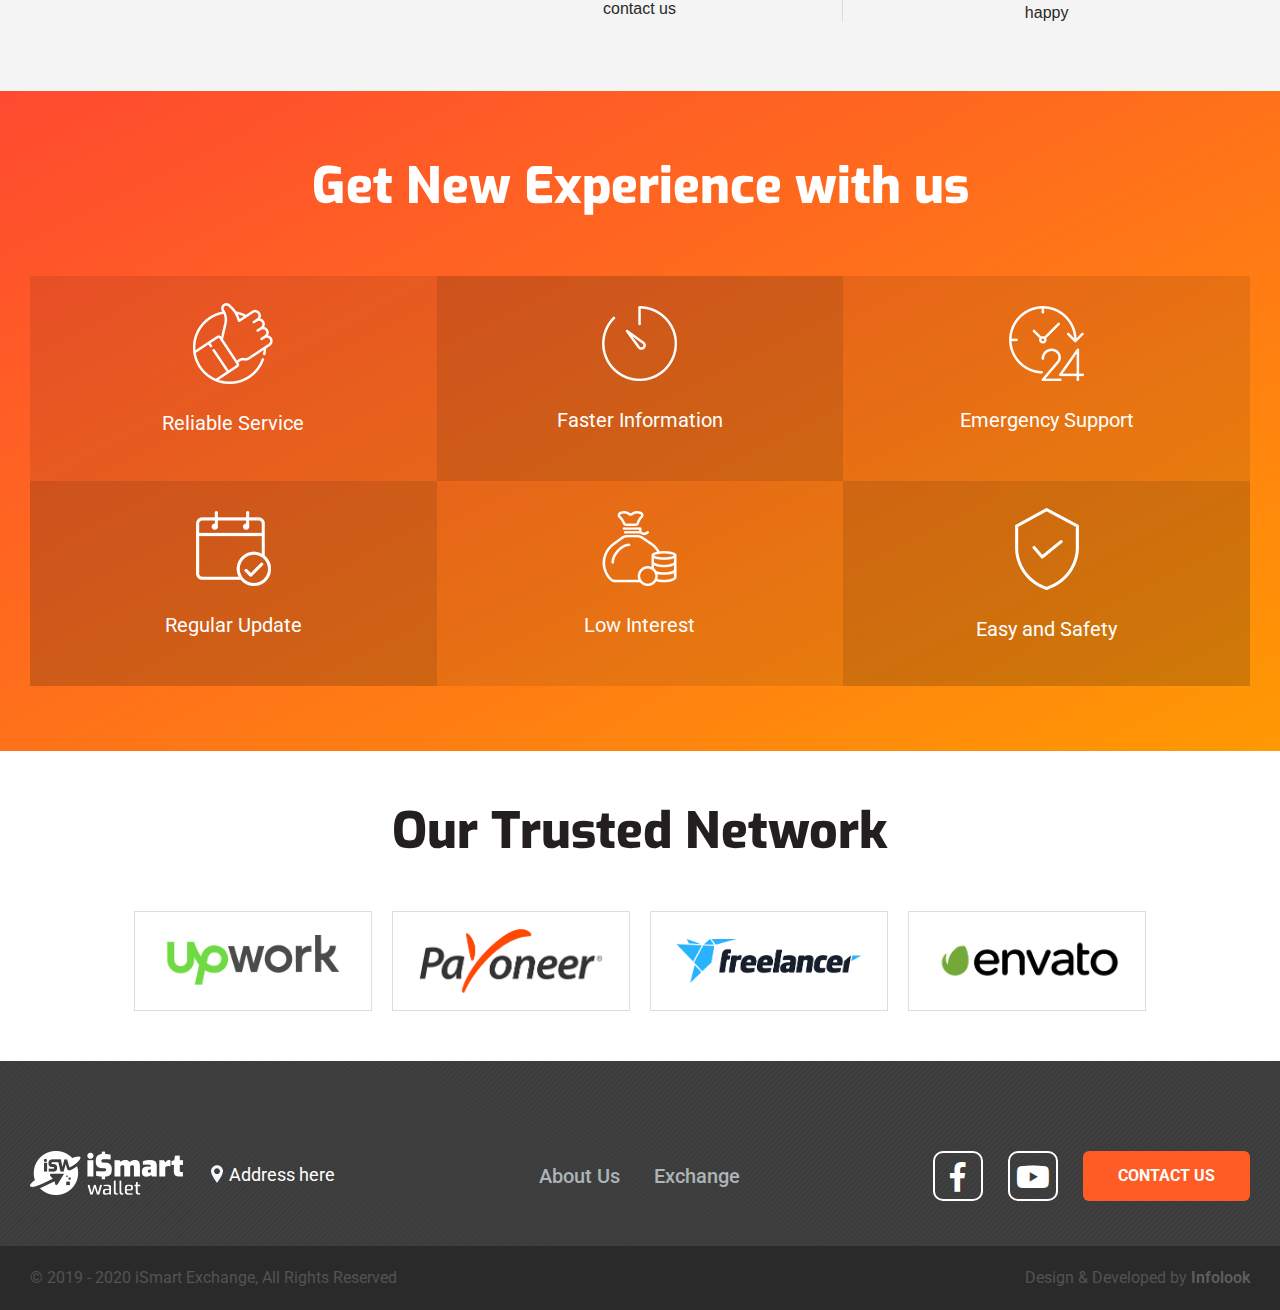
==== commit 62a70bc5: "g" ====
--- a/index.html
+++ b/index.html
@@ -283,6 +283,38 @@
 													</div>
 												</div>
 											</a>
+											<a href="inner-page-1.html">
+												<div class="rightbkashwrap">
+													<div class="rightbkasboxs">
+														<div class="rightbkash">
+															<img src="assets/img/bkash5.png" alt="">
+														</div>
+														<div class="bkashtk">
+															<span>Skrill USD</span>
+															<p>Exchange Rate 1 USD = 91 Tk</p>
+														</div>
+													</div>
+													<div class="buttons">
+														<button>Exchange</button>
+													</div>
+												</div>
+											</a>
+											<a href="inner-page-1.html">
+												<div class="rightbkashwrap">
+													<div class="rightbkasboxs">
+														<div class="rightbkash">
+															<img src="assets/img/bkash5.png" alt="">
+														</div>
+														<div class="bkashtk">
+															<span>Neteller USD</span>
+															<p>Exchange Rate 1 USD = 91 Tk</p>
+														</div>
+													</div>
+													<div class="buttons">
+														<button>Exchange</button>
+													</div>
+												</div>
+											</a>
 											
 										</div>
 									</div>
@@ -489,7 +521,7 @@
 		<div class="footerarea">
 			<div class="container">
 				<div class="row">
-					<div class="col-xl-4">
+					<div class="col-lg-4">
 						<div class="footerlogo threepadings">
 							<div class="footerlogomain">
 								<a href="">
@@ -501,7 +533,7 @@
 							</div>
 						</div>
 					</div>
-					<div class="col-xl-4 my-auto">
+					<div class="col-lg-4 my-auto">
 						<div class="footershapewrap">
 							<div class="footershapesd threepadings">
 								<div class="footershape samepadings">
@@ -513,7 +545,7 @@
 							</div>
 						</div>
 					</div>
-					<div class="col-xl-4">
+					<div class="col-lg-4">
 						<div class="footercontactwraps samepadings threepadings">
 							<div class="footersocial">
 								<ul>
--- a/assets/css/style.css
+++ b/assets/css/style.css
@@ -68,7 +68,6 @@
   background: #2A3B49;
   padding: 10px 0;
   margin-bottom: 12px;
-  padding-bottom: 0px;
 }
 
 .headertopmain {
@@ -1248,6 +1247,11 @@
 
 .random-notification {
   color: #fff;
+  line-height: 1;
+}
+
+.random-notification p {
+  margin-bottom: 0px;
 }
 
 .services-title h1 {
@@ -1613,4 +1617,10 @@
 
 .sticky .main-menu ul li a {
   padding-bottom: 33px;
+}
+
+button:focus,
+a:focus,
+input[type=button]:focus {
+  outline: none;
 }--- a/assets/css/responsive.css
+++ b/assets/css/responsive.css
@@ -7,6 +7,52 @@
     li.clock1 {
         padding-left: 10px;
         margin-left: -4px;
+    }
+
+    .compare-rate-area .heading-title {
+        font-size: 40px;
+    }
+
+    .compare-rate-area .heading-title {
+        font-size: 40px;
+    }
+
+    .custom-text h3 {
+        font-size: 20px;
+        margin-bottom: 5px;
+    }
+
+    .single-custom {
+        padding: 0 15px;
+    }
+
+    .partner-area .services-title h1 {
+        font-size: 36px;
+    }
+
+    .compare-box .icon {
+        flex-basis: 20%;
+    }
+
+    .compare-box .content {
+        flex-basis: 80%;
+    }
+
+    .services-title h1,
+    .services-title.planningtitle h1 {
+        font-size: 36px;
+    }
+
+    .herotitle h1 {
+        font-size: 36px;
+    }
+
+    .securitytitle.text-center h1 {
+        font-size: 36px;
+    }
+
+    .how-to-list span {
+        margin-bottom: 5px;
     }
 }
 
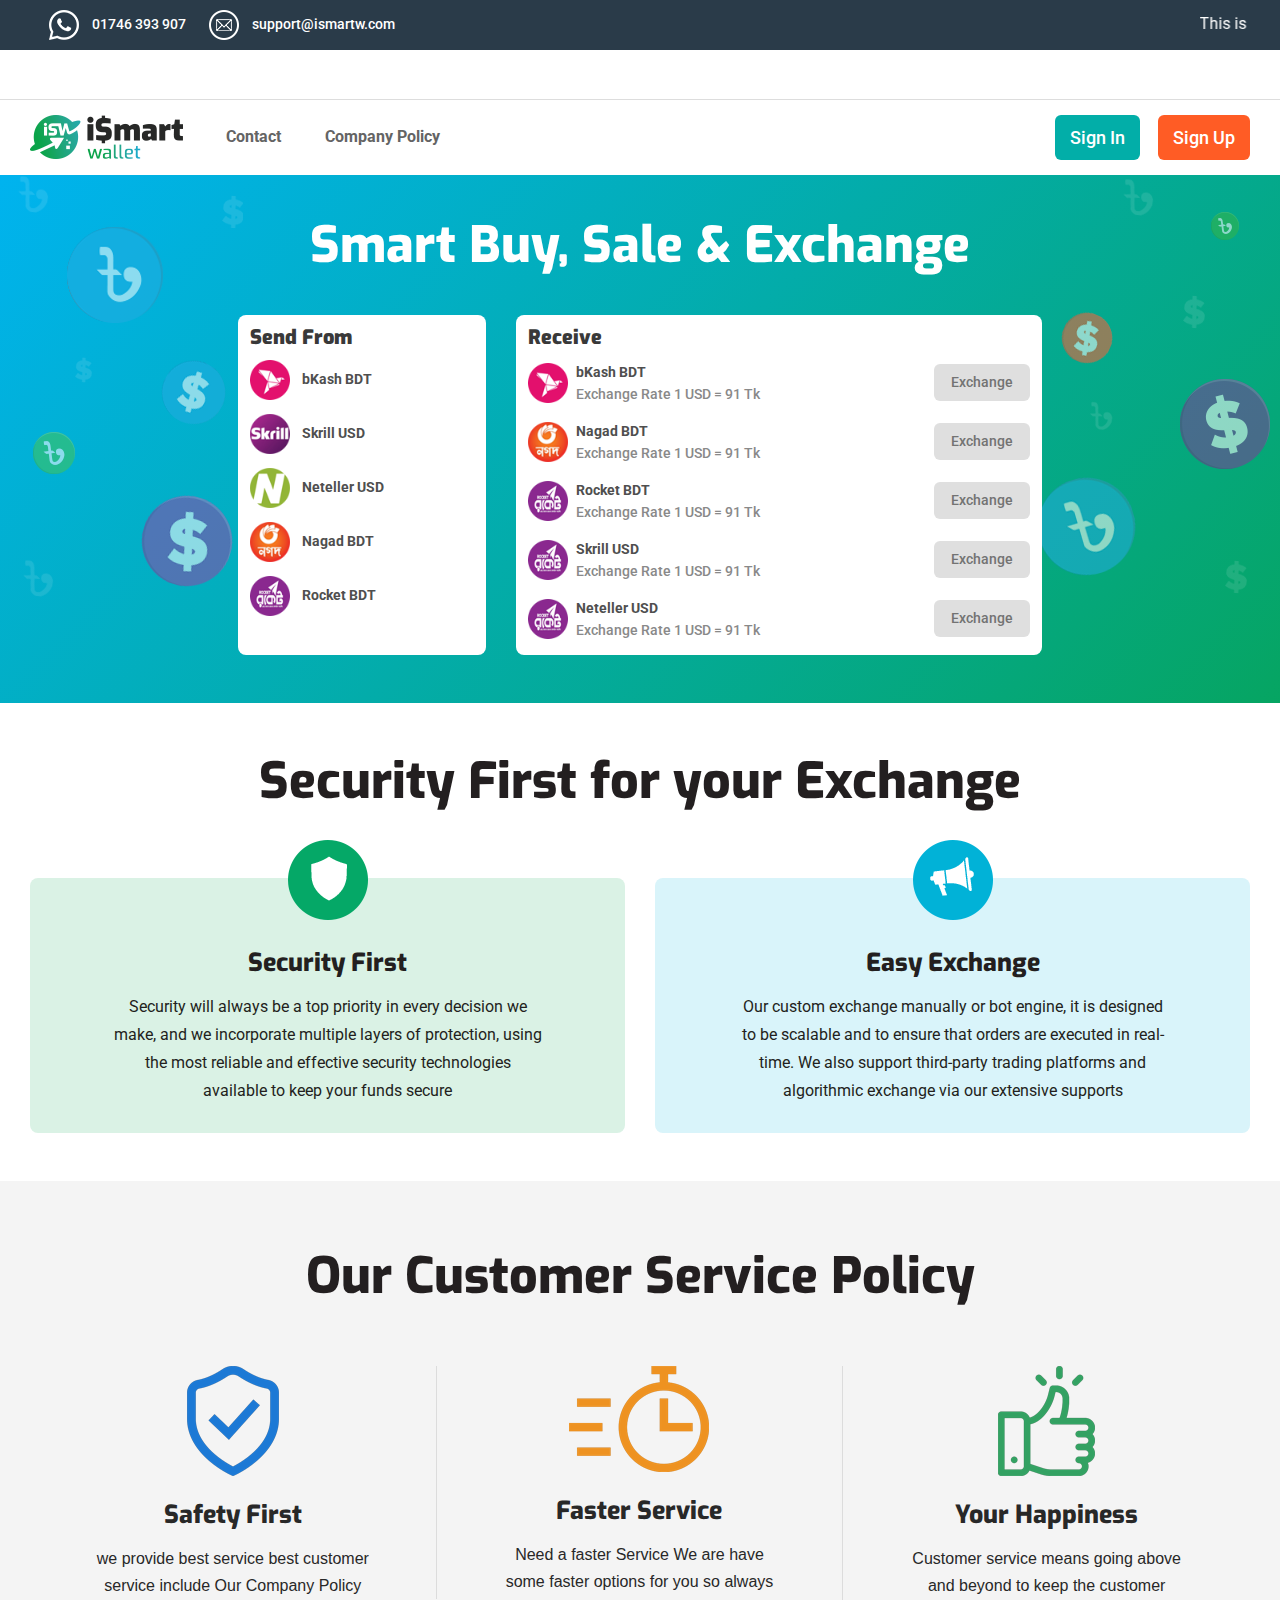
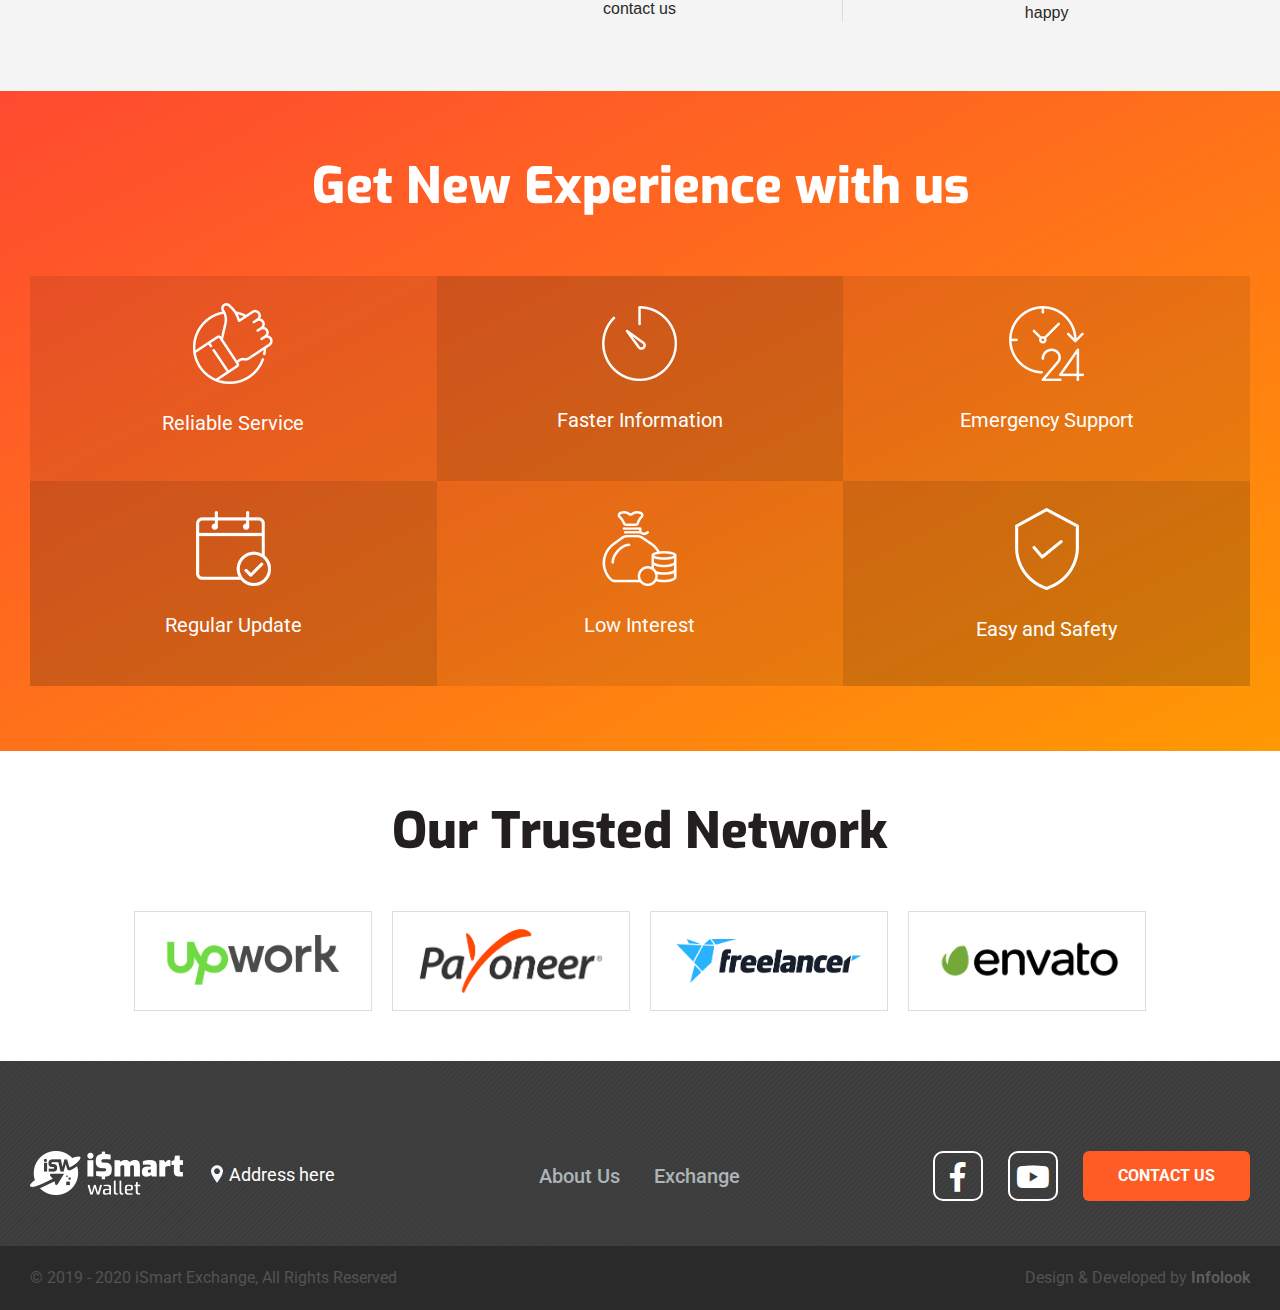
==== commit b7e0cf4c: "g" ====
--- a/index.html
+++ b/index.html
@@ -49,7 +49,7 @@
 				<div class="col-lg-12">
 					<!-- EXCHANGERATES.ORG.UK LIVE CURRENCY RATES TICKER START -->
 					<iframe
-						src="//www.exchangerates.org.uk/widget/ER-LRTICKER.php?w=1200&amp;s=2&amp;mc=EUR&amp;mbg=ffff&amp;bs=no&amp;bc=000044&amp;f=verdana&amp;fs=10px&amp;fc=000044&amp;lc=0F0F0F&amp;lhc=fe9a00&amp;vc=fe9a00&amp;vcu=008000&amp;vcd=FF0000&amp;"
+						src="//www.exchangerates.org.uk/widget/ER-LRTICKER.php?w=1200&s=2&mc=CAD&mbg=transparent&bs=no&bc=000000&f=arial&fs=10px&fc=000000&lc=000000&lhc=000000&vc=B300FF&vcu=008DFF&vcd=f40303&"
 						width="100%" height="30" frameborder="0" scrolling="no" marginwidth="0" marginheight="0"></iframe>
 					<!-- EXCHANGERATES.ORG.UK LIVE CURRENCY RATES TICKER END -->
 				</div>
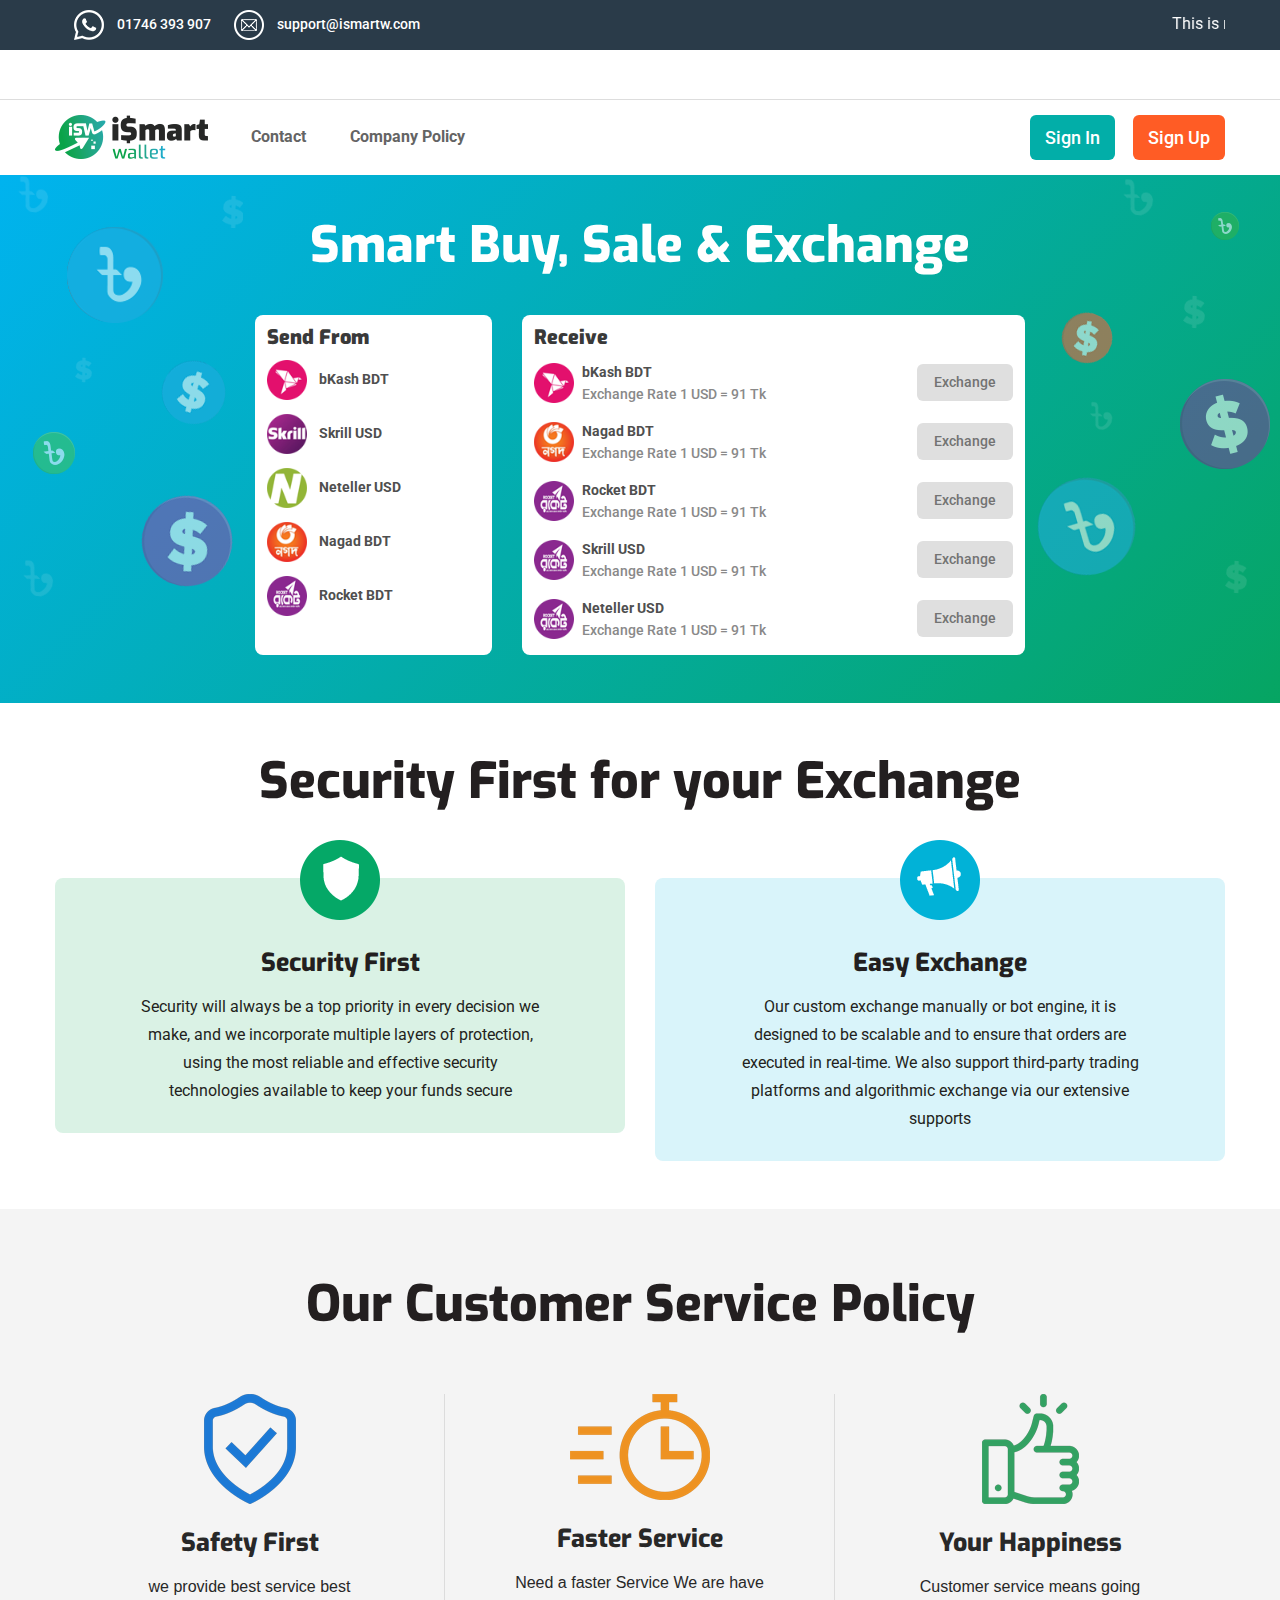
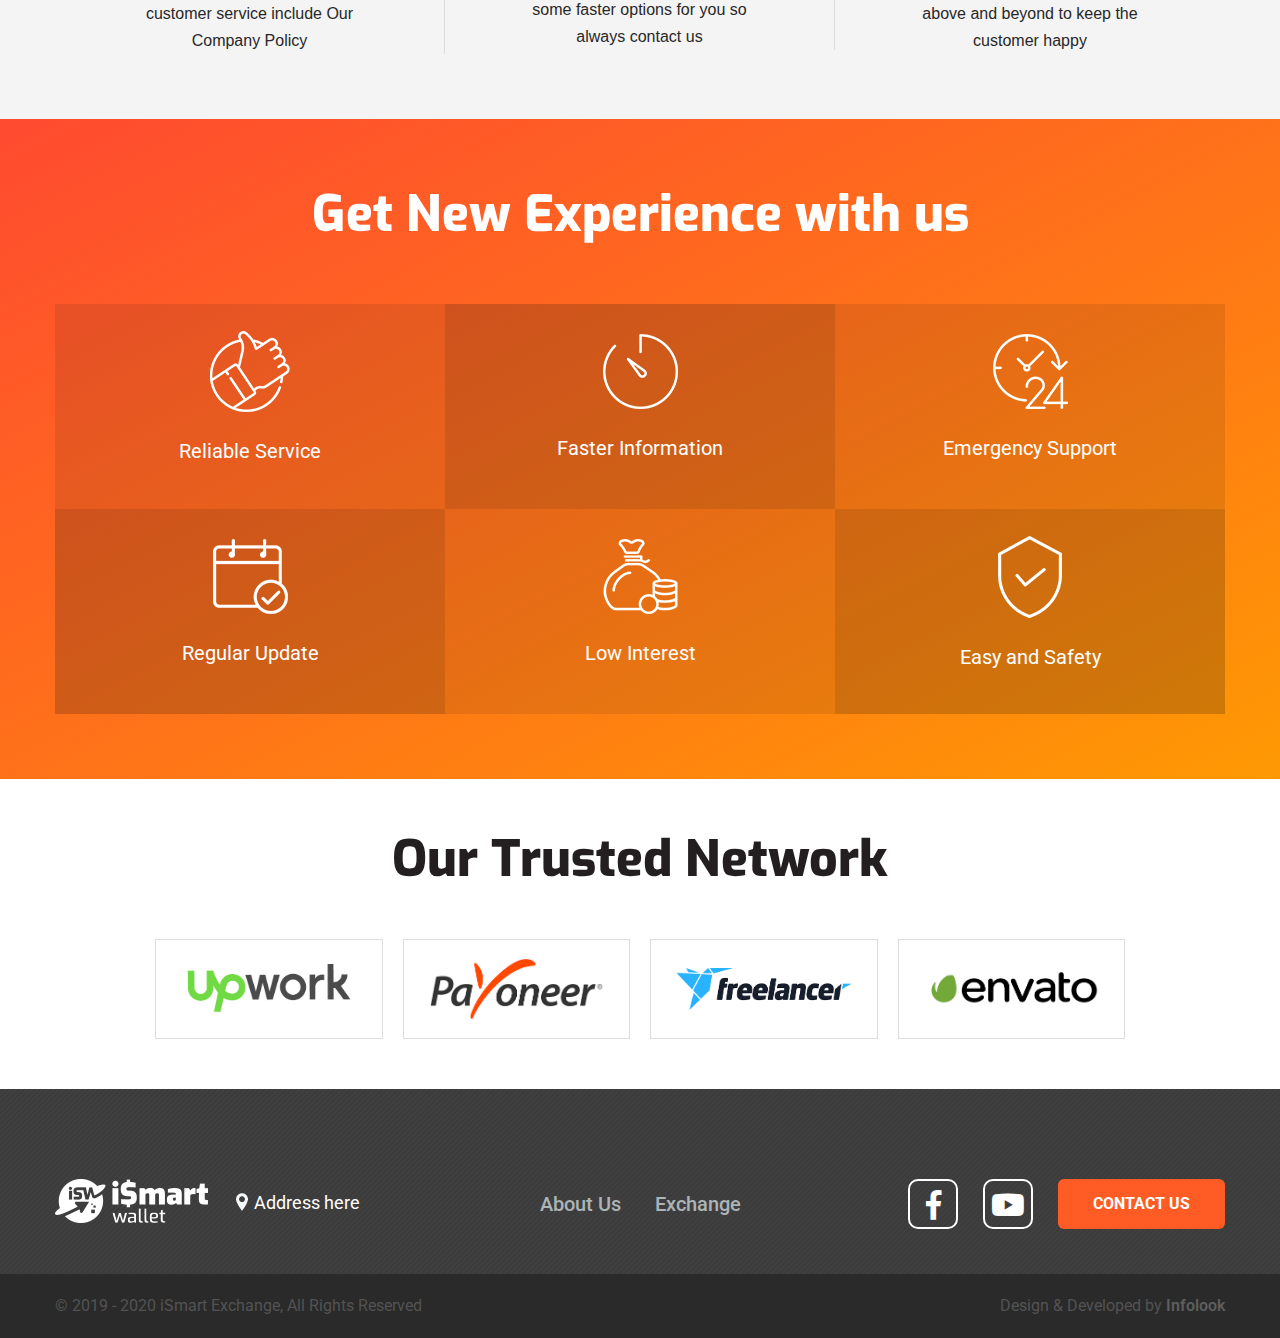
==== commit ae1cd8ec: "ko" ====
--- a/index.html
+++ b/index.html
@@ -17,6 +17,8 @@
 		<link href="assets/css/responsive.css" rel="stylesheet">
 	</head>
 	<body>
+
+		<div class="overlayed"></div>
 		<!-- Headertop section start -->
 		<div class="headertoparea">
 			<div class="container">
@@ -33,6 +35,12 @@
 					</div>
 					<div class="col-lg-8 my-auto">
 						<div class="random-notification">
+							<div class="sideicon">
+								<input type="checkbox" class="navigation__checkbox" id="navi-toggle">
+								<label for="navi-toggle" class="navigation__button">
+									<span class="navigation__icon">&nbsp;</span>
+								</label>
+							</div>
 							<marquee behavior="" direction="">
 								<p>This is random text notification for moving</p>
 							</marquee>
@@ -42,6 +50,28 @@
 			</div>
 		</div>
 		<!-- Headertop section complate -->
+
+		<!-- hamburger menu start -->
+		<div class="hamburger-menu">
+			<div class="sidebarlists">
+				<div class="crossbars">
+					<button></button>
+				</div>
+				<div class="mainmenu">
+					<ul>
+						<li><a href="">Contact</a></li>
+						<li><a href="">Company Policy</a></li>
+					</ul>
+				</div>
+				<div class="headertop-contact">
+					<ul>
+						<li class="clock1"><img src="assets/img/phone.png" alt=""> <span> 01746 393 907</span></li>
+						<li class="clock1"><img src="assets/img/mail.png" alt=""> <span>support@ismartw.com</span></li>
+					</ul>
+				</div>
+			</div>
+		</div>
+		<!-- hamburger menu end -->
 
 		<!-- EXCHANGERATES.ORG.UK LIVE FOREX RATES TICKER START -->
 		<div class="container">
--- a/assets/css/style.css
+++ b/assets/css/style.css
@@ -778,6 +778,7 @@
   padding: 0;
   list-style: none;
 }
+
 .log-info ul li a {
   color: #fff;
   font-weight: 500;
@@ -1332,7 +1333,7 @@
   font-weight: 800;
   text-align: center;
   font-family: 'Exo',
-  sans-serif;
+    sans-serif;
 }
 
 
@@ -1340,7 +1341,7 @@
   font-size: 20px;
   text-align: left;
   font-family: 'Exo',
-  sans-serif;
+    sans-serif;
 }
 
 .compare-boxs {
@@ -1623,4 +1624,188 @@
 a:focus,
 input[type=button]:focus {
   outline: none;
+}
+
+.container {
+  max-width: 1200px;
+}
+
+.how-to-list.mobile {
+  display: none;
+}
+
+.navigation__checkbox {
+  display: none;
+}
+
+.navigation__button {
+  cursor: pointer;
+  text-align: center;
+  margin-bottom: 0;
+  margin-top: 14px;
+}
+
+.navigation__icon {
+  position: relative;
+  margin-top: 5px;
+}
+
+.navigation__icon,
+.navigation__icon::before,
+.navigation__icon::after {
+  width: 26px;
+  height: 3px;
+  background-color: #fff;
+  display: inline-block;
+}
+
+.sticky .navigation__icon,
+.sticky .navigation__icon::before,
+.sticky .navigation__icon::after {
+  background-color: #15202B;
+}
+
+.navigation__icon::before,
+.navigation__icon::after {
+  content: "";
+  position: absolute;
+  left: 0;
+  transition: all .1s;
+}
+
+.navigation__icon::before {
+  top: -10px;
+}
+
+.navigation__icon::after {
+  top: 10px;
+}
+
+.navigation__button:hover .navigation__icon:before {
+  top: -13px;
+}
+
+.navigation__button:hover .navigation__icon:after {
+  top: 13px;
+}
+
+/* sidebar start */
+.sidebarlists {
+  background: #2A3B49;
+  position: fixed;
+  top: 0;
+  height: 100%;
+  width: 320px;
+  z-index: 977;
+  padding: 42px;
+  left: -320px;
+  transition: .3s;
+}
+
+.sidebarlists ul {
+  margin: 0;
+  padding: 0;
+  list-style: none;
+}
+
+.sidebarlists ul li {
+  display: block;
+}
+
+.sidebarlists ul li a {
+  color: #1b2b3a;
+  font-weight: 700;
+  font-size: 25px;
+  display: block;
+  margin: 15px 0;
+  font-family: 'Encode Sans Condensed', sans-serif;
+  transition: all .3s;
+  position: relative;
+}
+
+.sidebarlists ul li a:hover {
+  padding-left: 8px;
+  color: #f37022;
+}
+
+.sidebarlists ul li a::after {
+  transition: all .3s;
+}
+
+.sidebarlists ul li a:hover::after {
+  height: 100%;
+  width: 4px;
+  content: "";
+  background: #F37022;
+  position: absolute;
+  top: 50%;
+  transform: translateY(-50%);
+  left: -5px;
+}
+
+.crossbars {
+  margin-bottom: 30px;
+}
+
+.crossbars button {
+  background: transparent;
+  border: none;
+  cursor: pointer;
+  padding: 0;
+}
+
+.crossbars button {
+  position: relative;
+  z-index: 1;
+  width: 30px;
+  height: 30px;
+}
+
+.crossbars button::after,
+.crossbars button::before {
+  height: 3px;
+  width: 20px;
+  background: #fff;
+  content: "";
+  left: 0;
+  bottom: 10px;
+  position: absolute;
+  transform: rotate(135deg);
+  transition: all .3s;
+}
+
+.crossbars button::before {
+  transform: rotate(-135deg);
+}
+
+.crossbars button:hover::after,
+.crossbars button:hover::before {
+  width: 32px;
+}
+
+.overlayed {
+  background: #24384C;
+  position: fixed;
+  width: 100%;
+  height: 100%;
+  z-index: 944;
+  opacity: .3;
+  left: 0;
+  top: 0;
+  transition: .3s;
+  visibility: hidden;
+  opacity: 0;
+}
+
+.sidebarlists.actives {
+  left: 0;
+}
+
+.overlayed.actives {
+  visibility: visible;
+  opacity: .5;
+}
+
+.sideicon {
+  display: none;
 }--- a/assets/css/responsive.css
+++ b/assets/css/responsive.css
@@ -57,6 +57,9 @@
 }
 
 @media (max-width: 991px) {
+    .sideicon {
+        display: inline-block;
+    }
     .headertopmain {
         justify-content: center;
     }
@@ -149,8 +152,11 @@
     }
 
     .compare-box {
-        flex-direction: column;
         flex-basis: 100%;
+    }
+
+    .compare-boxs .compare-box:first-child {
+        margin-bottom: 20px;
     }
 
     .compare-box .icon {
@@ -190,6 +196,78 @@
 
     .how-to-list img {
         margin: 20px 0;
+    }
+
+    .headertop-contact {
+        display: none;
+    }
+
+    .random-notification {
+        display: flex;
+        align-items: center;
+    }
+
+    .sideicon {
+        margin-right: 15px;
+    }
+
+    .random-notification {
+        margin: 0;
+    }
+
+    .headertoparea {
+        padding-top: 5px;
+    }
+
+    .sidebarlists {
+        padding: 20px;
+    }
+
+    .mainmenu ul li a {
+        font-size: 18px;
+        margin: 5px 0;
+        color: #fff;
+    }
+
+    .hamburger-menu .headertop-contact {
+        display: block;
+    }
+
+    .hamburger-menu .headertop-contact a {
+        color: #222;
+    }
+
+    .mainmenu {
+        margin-bottom: 20px;
+        border-bottom: 1px solid #6b6969;
+        padding-bottom: 10px;
+    }
+
+    .hamburger-menu .headertop-contact ul li:not(:last-child) {
+        margin-bottom: 10px;
+    }
+
+    .hamburger-menu .headertop-contact ul li {
+        padding: 0;
+    }
+
+    .main-menu {
+        display: none;
+    }
+
+    .main-menu-fills {
+        justify-content: flex-start;
+    }
+
+    .header-area {
+        position: relative;
+    }
+
+    .log-info.text-right {
+        text-align: right !important;
+        position: absolute;
+        right: 15px;
+        top: -60px;
     }
 }
 
@@ -237,11 +315,45 @@
     }
 }
 
+@media (max-width: 575px) {
+    .securitycontent {
+        padding: 10px 15px;
+    }
+    .how-to-list ul {
+        justify-content: flex-start;
+        align-items: baseline;
+    }
+
+    .how-to-list.all {
+        display: none;
+    }
+
+    .how-to-list.mobile {
+        display: block;
+    }
+
+    .transition-info form input {
+        flex-basis: 100%;
+    }
+
+    .transition-info form input[type=text] {
+        margin: 0;
+        margin-top: 10px;
+    }
+
+    .transition-info form input[type=submit] {
+        flex-basis: 100%;
+    }
+    .compare-rate-area .heading-title {
+        font-size: 24px;
+    }
+
+    .how-to-exchange-area .title,
+    .partner-area .services-title h1 {
+        font-size: 24px;
+    }
+}
 @media (max-width: 483px) {
-    .main-menu-fills {
-        flex-direction: column;
-    }
-
     .main-menu ul li {
         margin-right: 0;
     }
@@ -291,8 +403,27 @@
     .herotitle h1 {
         font-size: 24px;
     }
-}
-
+
+    .log-info.text-right {
+        top: -49px;
+    }
+}
+
+@media (max-width: 375px) {
+.main-logo a {
+    display: inline-block;
+    width: 75%;
+}
+
+.log-info ul li a {
+    padding: 6px 12px;
+}
+
+.log-info.text-right {
+    margin: 0;
+    top: -33px;
+}
+}
 @media (max-width: 347px) {
     .footercontact a {
         font-size: 14px;
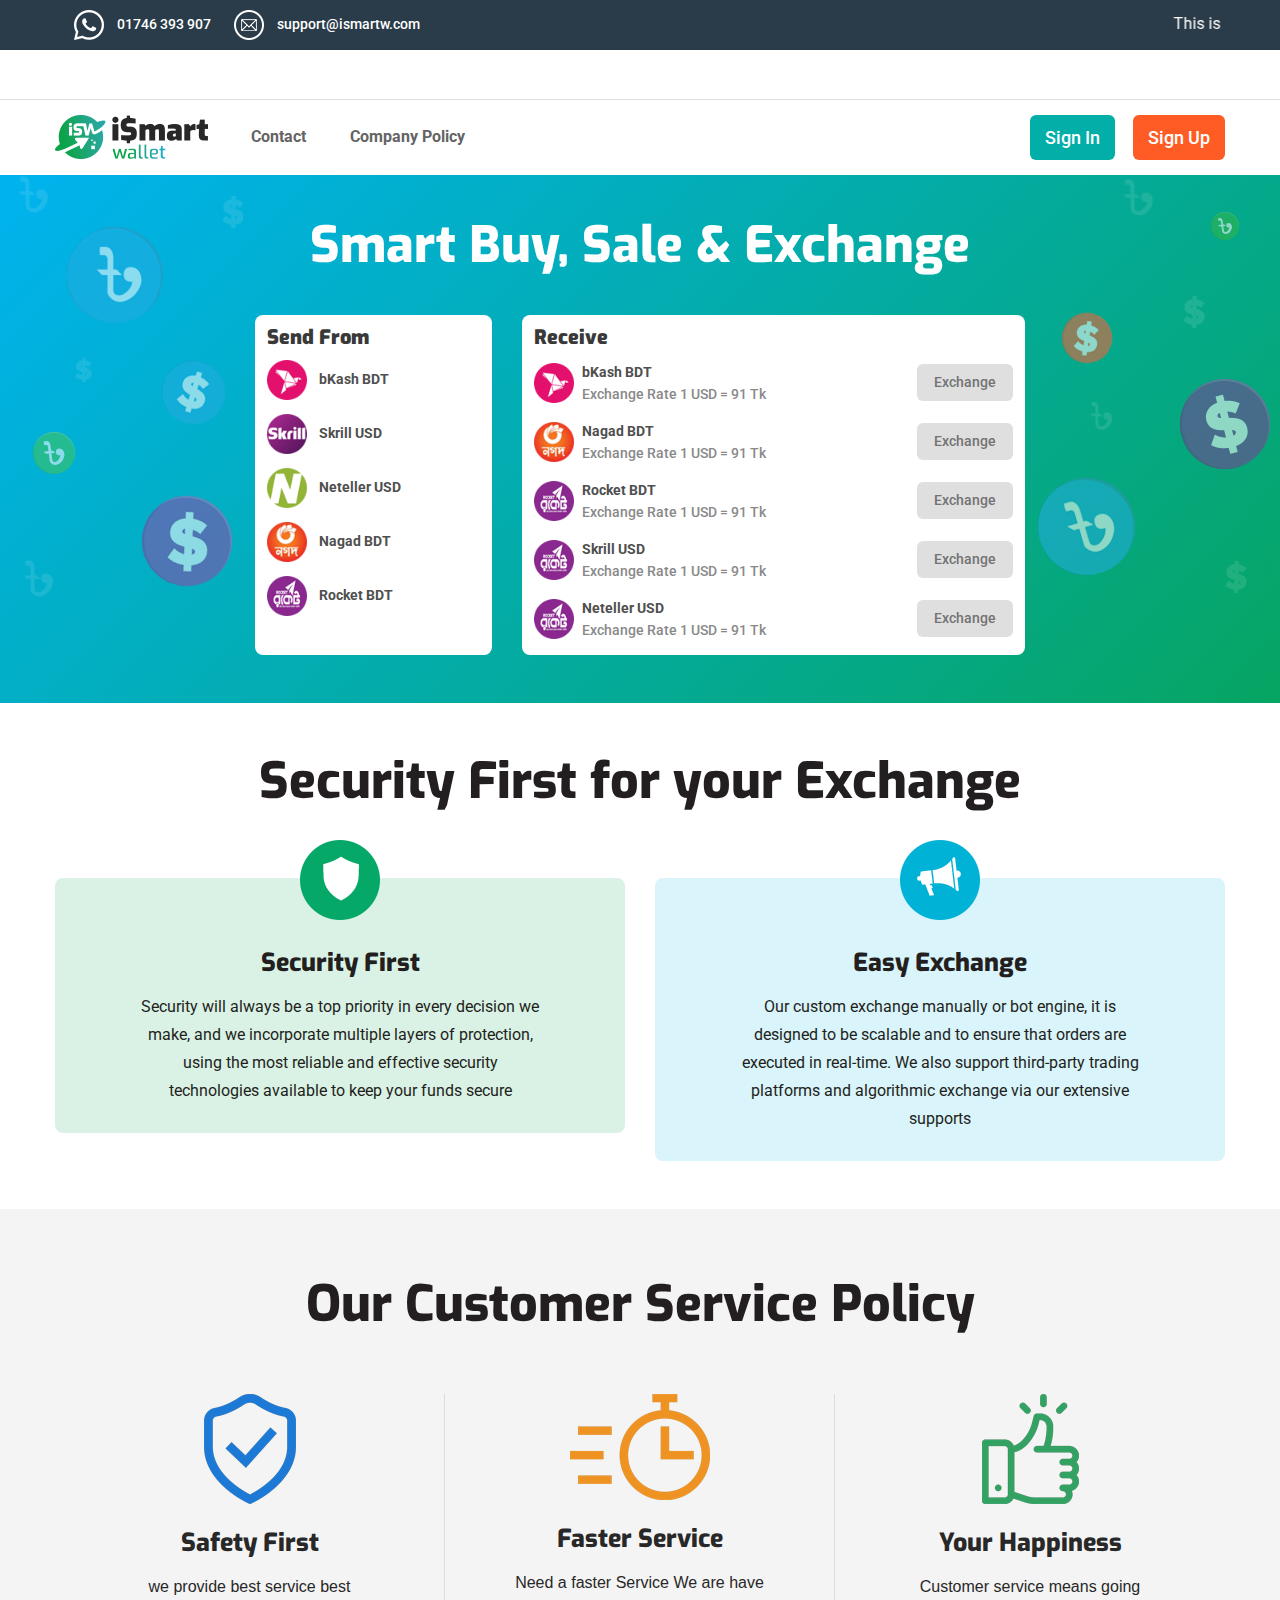
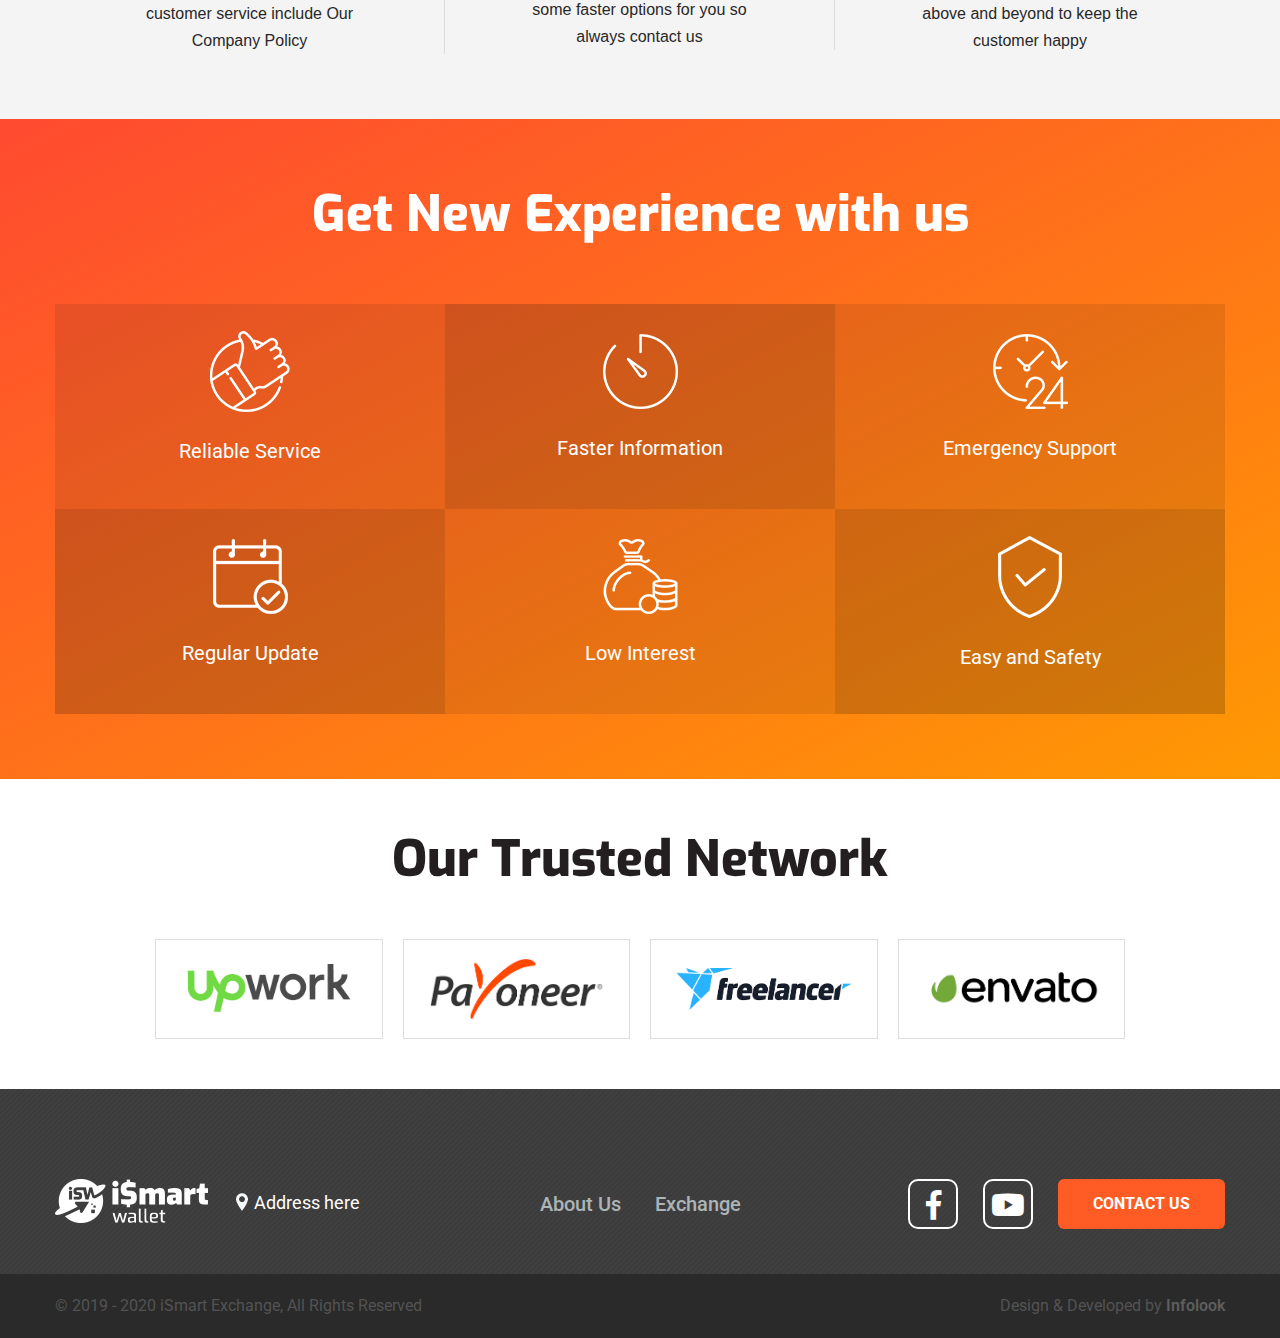
==== commit 00899f6d: "f" ====
--- a/index.html
+++ b/index.html
@@ -129,7 +129,7 @@
                           <div class="modal-body">
                           	<div class="log-inpagess">
                           		<div class="login-content">
-                          			<h4>Account Login</h4>
+                          			<h4>Sign In Account</h4>
                           			<div class="connect-facebook">
                           				<span>
                           					<a href=""><i class="fab fa-facebook-f"></i>Log In with facebook</a>
@@ -146,7 +146,7 @@
                           			<div class="repare-pass">
                           				<div class="log-into">
                           					<div class="try-thisfield">
-                          						<a href="" class="logs1">Log in</a>
+                          						<a href="" class="logs1">Sign In</a>
                           						<a href="" class="forgot1">Forgot Password?</a>
                           					</div>
                           					<span>Don't have an account? <a href="" data-toggle="modal"
@@ -178,7 +178,7 @@
                           <div class="modal-body">
                           	<div class="log-inpagess">
                           		<div class="login-content">
-                          			<h4>Create Account</h4>
+                          			<h4>SignUp Account</h4>
                           			<div class="loginforms1">
                           				<form action="">
                           					<div class="login-us">
@@ -193,7 +193,8 @@
                           			<div class="repare-pass">
                           				<div class="log-into">
                           					<div class="try-thisfield">
-                          						<a href="#" data-toggle="modal" data-target="#exampleModalCenter3" class="logs1 next-hide">Create</a>
+                          						<a href="#" data-toggle="modal" data-target="#exampleModalCenter3"
+                          							class="logs1 next-hide">Sign Up</a>
                           					</div>
                           					<span>Already have an account? <a href="#" data-toggle="modal"
                           							data-target="#exampleModalCenter" data-dismiss="modal" aria-label="Close">LOG
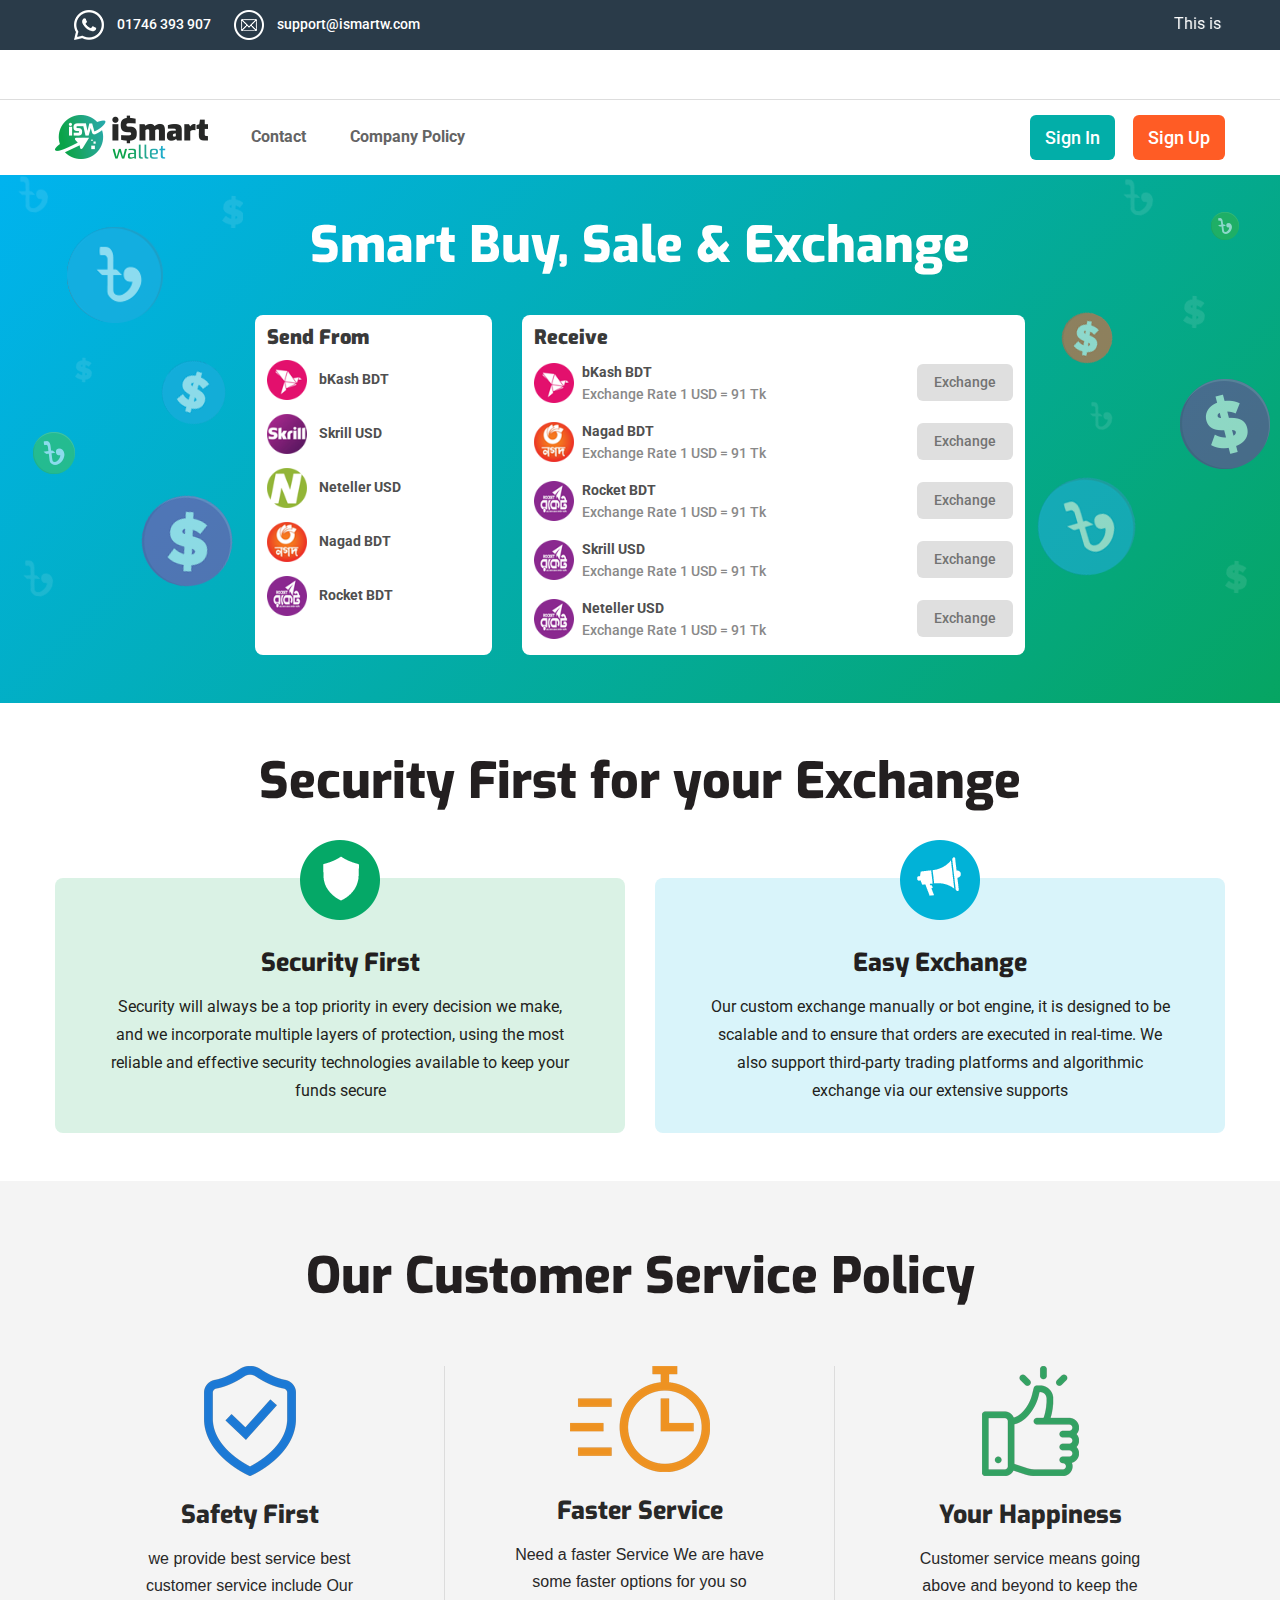
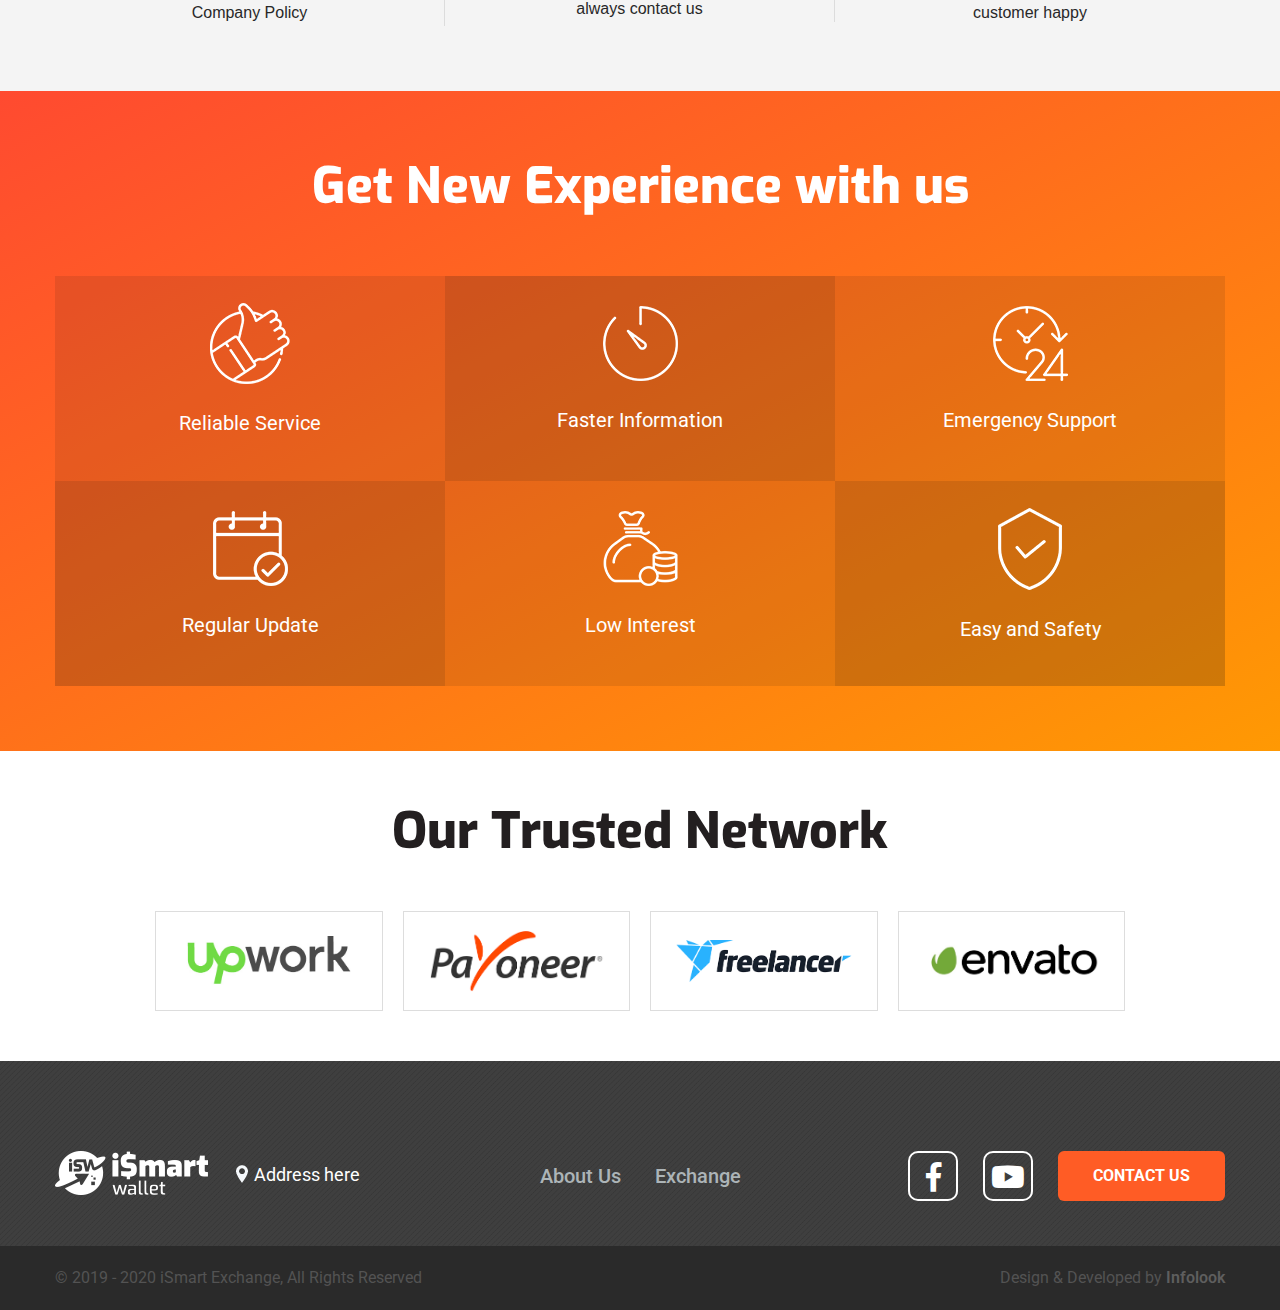
==== commit 4ae1a7a7: "g" ====
--- a/index.html
+++ b/index.html
@@ -115,105 +115,108 @@
 					</ul>
 					
 				</div>
-				
-				<div class="for-loginmethod">
-					<!-- Modal -->
-					<div class="modal fade" id="exampleModalCenter" tabindex="-1" role="dialog" aria-labelledby="exampleModalCenterTitle" aria-hidden="true">
-                      <div class="modal-dialog modal-dialog-centered" role="document">
-                        <div class="modal-content">
-                          <div class="modal-header">
-                            <button type="button" class="close" data-dismiss="modal" aria-label="Close">
-                              <span aria-hidden="true">&times;</span>
-                            </button>
-                          </div>
-                          <div class="modal-body">
-                          	<div class="log-inpagess">
-                          		<div class="login-content">
-                          			<h4>Sign In Account</h4>
-                          			<div class="connect-facebook">
-                          				<span>
-                          					<a href=""><i class="fab fa-facebook-f"></i>Log In with facebook</a>
-                          				</span>
-                          			</div>
-                          			<div class="loginforms1">
-                          				<form action="">
-                          					<div class="login-us">
-                          						<input type="email" placeholder="Email">
-                          						<input type="password" placeholder="Password">
-                          					</div>
-                          				</form>
-                          			</div>
-                          			<div class="repare-pass">
-                          				<div class="log-into">
-                          					<div class="try-thisfield">
-                          						<a href="" class="logs1">Sign In</a>
-                          						<a href="" class="forgot1">Forgot Password?</a>
-                          					</div>
-                          					<span>Don't have an account? <a href="" data-toggle="modal"
-                          							data-target="#exampleModalCenter2" data-dismiss="modal" aria-label="Close">Create
-                          							Account</a></span>
-                          				</div>
-                          			</div>
-                          		</div>
-                          	</div>
-                          </div>
-                        </div>
-                      </div>
-                    </div>
-
-					<!-- Modal -->
-				</div>
-
-				
-				<div class="for-loginmethod">
-					<!-- Modal -->
-					<div class="modal fade" id="exampleModalCenter2" tabindex="-1" role="dialog" aria-labelledby="exampleModalCenterTitle" aria-hidden="true">
-                      <div class="modal-dialog modal-dialog-centered" role="document">
-                        <div class="modal-content">
-                          <div class="modal-header">
-                            <button type="button" class="close" data-dismiss="modal" aria-label="Close">
-                              <span aria-hidden="true">&times;</span>
-                            </button>
-                          </div>
-                          <div class="modal-body">
-                          	<div class="log-inpagess">
-                          		<div class="login-content">
-                          			<h4>SignUp Account</h4>
-                          			<div class="loginforms1">
-                          				<form action="">
-                          					<div class="login-us">
-                          						<input type="text" placeholder="Name">
-                          						<input type="email" placeholder="Email">
-                          						<input type="number" placeholder="Phone Number">
-                          						<input type="password" placeholder="Set Password">
-                          						<input type="password" placeholder="Confirm Password">
-                          					</div>
-                          				</form>
-                          			</div>
-                          			<div class="repare-pass">
-                          				<div class="log-into">
-                          					<div class="try-thisfield">
-                          						<a href="#" data-toggle="modal" data-target="#exampleModalCenter3"
-                          							class="logs1 next-hide">Sign Up</a>
-                          					</div>
-                          					<span>Already have an account? <a href="#" data-toggle="modal"
-                          							data-target="#exampleModalCenter" data-dismiss="modal" aria-label="Close">LOG
-                          							IN</a></span>
-                          				</div>
-                          			</div>
-                          		</div>
-                          	</div>
-                          </div>
-                        </div>
-                      </div>
-                    </div>
-					<!-- Modal -->
-				</div>
 			</div>
 		</div>
 	</div>
 </div>
 	<!-- Header bar section end -->
+					<div class="for-loginmethod">
+						<!-- Modal -->
+						<div class="modal fade" id="exampleModalCenter" tabindex="-1" role="dialog"
+							aria-labelledby="exampleModalCenterTitle" aria-hidden="true">
+							<div class="modal-dialog modal-dialog-centered" role="document">
+								<div class="modal-content">
+									<div class="modal-header">
+										<button type="button" class="close" data-dismiss="modal" aria-label="Close">
+											<span aria-hidden="true">&times;</span>
+										</button>
+									</div>
+									<div class="modal-body">
+										<div class="log-inpagess">
+											<div class="login-content">
+												<h4>Sign In Account</h4>
+												<div class="connect-facebook">
+													<span>
+														<a href=""><i class="fab fa-facebook-f"></i>Log In with facebook</a>
+													</span>
+												</div>
+												<div class="loginforms1">
+													<form action="">
+														<div class="login-us">
+															<input type="email" placeholder="Email">
+															<input type="password" placeholder="Password">
+														</div>
+													</form>
+												</div>
+												<div class="repare-pass">
+													<div class="log-into">
+														<div class="try-thisfield">
+															<a href="" class="logs1">Sign In</a>
+															<a href="" class="forgot1">Forgot Password?</a>
+														</div>
+														<span>Don't have an account? <a href="" data-toggle="modal"
+																data-target="#exampleModalCenter2" data-dismiss="modal"
+																aria-label="Close">Create
+																Account</a></span>
+													</div>
+												</div>
+											</div>
+										</div>
+									</div>
+								</div>
+							</div>
+						</div>
+
+						<!-- Modal -->
+					</div>
+
+
+					<div class="for-loginmethod">
+						<!-- Modal -->
+						<div class="modal fade" id="exampleModalCenter2" tabindex="-1" role="dialog"
+							aria-labelledby="exampleModalCenterTitle" aria-hidden="true">
+							<div class="modal-dialog modal-dialog-centered" role="document">
+								<div class="modal-content">
+									<div class="modal-header">
+										<button type="button" class="close" data-dismiss="modal" aria-label="Close">
+											<span aria-hidden="true">&times;</span>
+										</button>
+									</div>
+									<div class="modal-body">
+										<div class="log-inpagess">
+											<div class="login-content">
+												<h4>SignUp Account</h4>
+												<div class="loginforms1">
+													<form action="">
+														<div class="login-us">
+															<input type="text" placeholder="Name">
+															<input type="email" placeholder="Email">
+															<input type="number" placeholder="Phone Number">
+															<input type="password" placeholder="Set Password">
+															<input type="password" placeholder="Confirm Password">
+														</div>
+													</form>
+												</div>
+												<div class="repare-pass">
+													<div class="log-into">
+														<div class="try-thisfield">
+															<a href="#" data-toggle="modal" data-target="#exampleModalCenter3"
+																class="logs1 next-hide">Sign Up</a>
+														</div>
+														<span>Already have an account? <a href="#" data-toggle="modal"
+																data-target="#exampleModalCenter" data-dismiss="modal"
+																aria-label="Close">LOG
+																IN</a></span>
+													</div>
+												</div>
+											</div>
+										</div>
+									</div>
+								</div>
+							</div>
+						</div>
+						<!-- Modal -->
+					</div>
 
 
 	
--- a/assets/css/style.css
+++ b/assets/css/style.css
@@ -1630,7 +1630,7 @@
   max-width: 1200px;
 }
 
-.how-to-list.mobile {
+.how-to-exchange-area.inner .row .col-lg-4:nth-child(1) {
   display: none;
 }
 
@@ -1808,4 +1808,8 @@
 
 .sideicon {
   display: none;
-}+}
+
+.securitycontent {
+  padding: 28px 50px;
+}
--- a/assets/css/responsive.css
+++ b/assets/css/responsive.css
@@ -324,7 +324,10 @@
         align-items: baseline;
     }
 
-    .how-to-list.all {
+    .how-to-exchange-area.inner .row .col-lg-4:nth-child(1) {
+        display: block;
+    }
+    .how-to-exchange-area.inner .row .col-lg-4:nth-child(3) {
         display: none;
     }
 
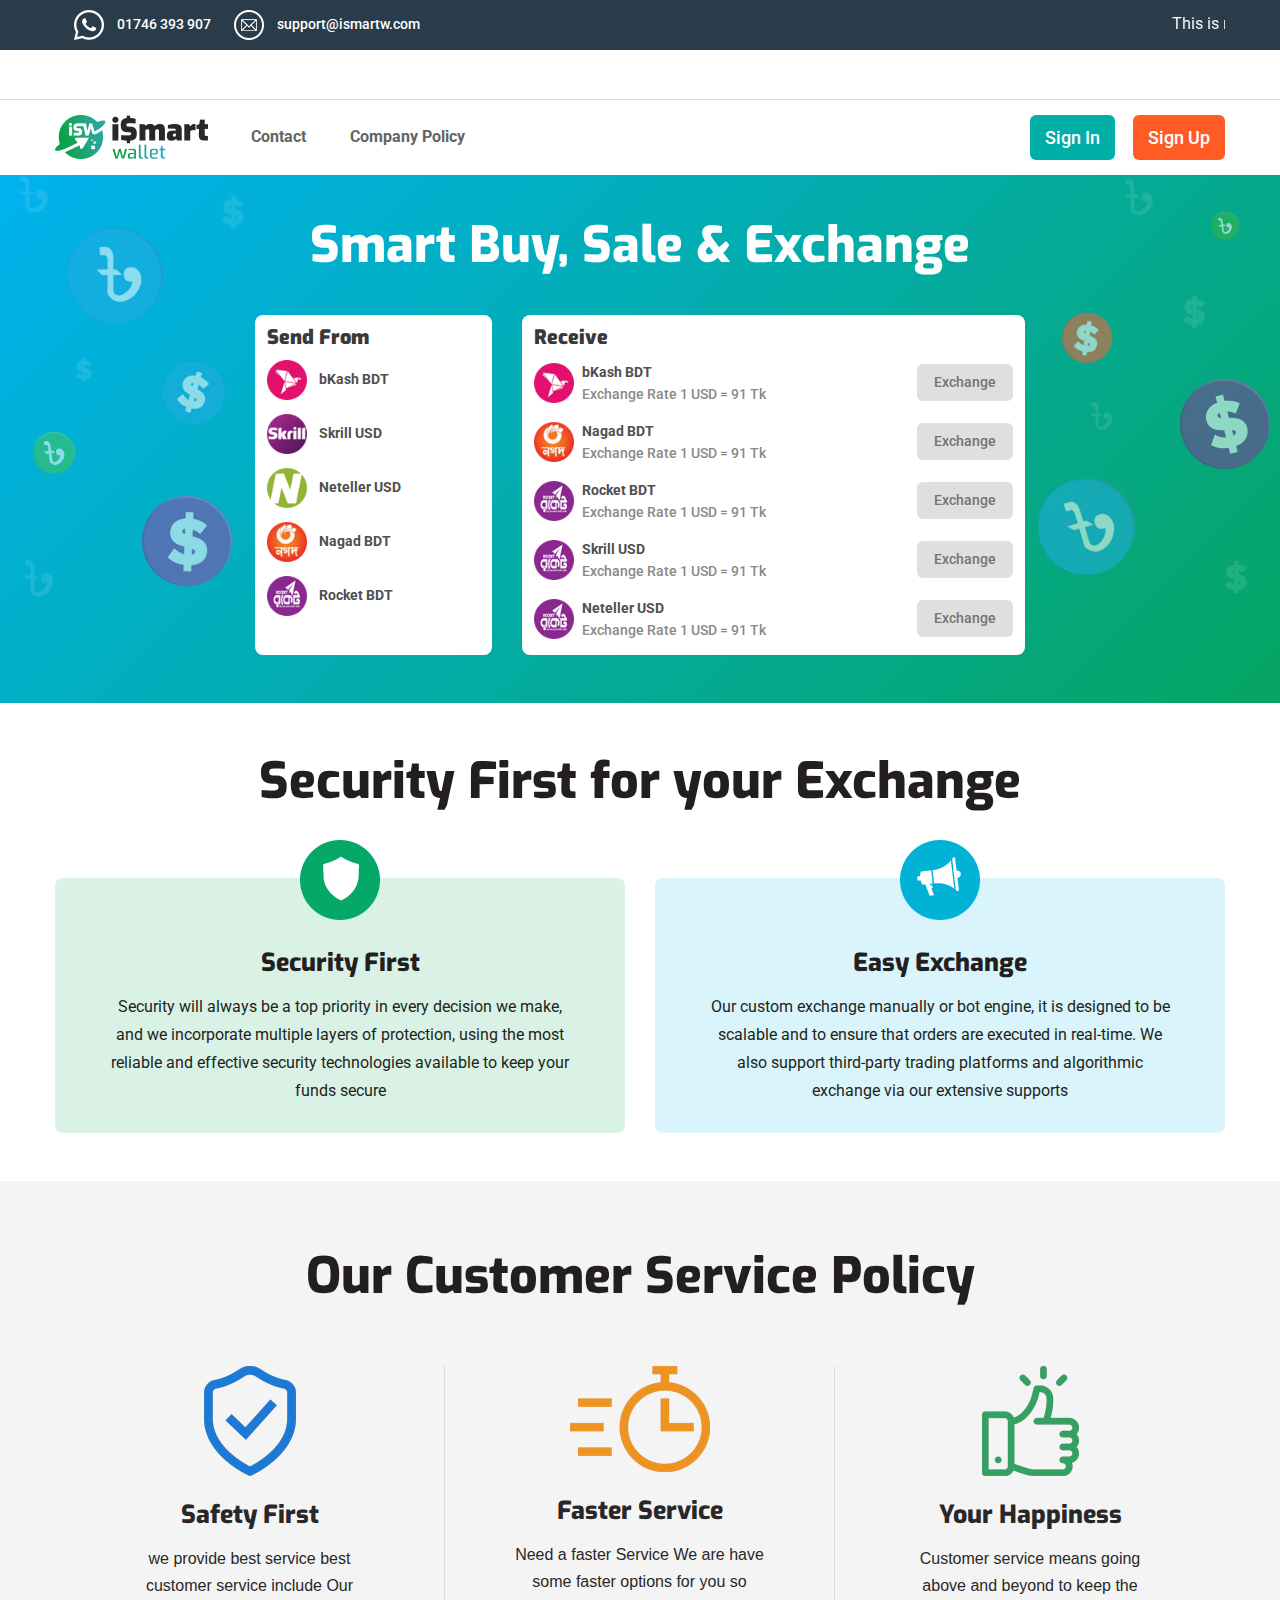
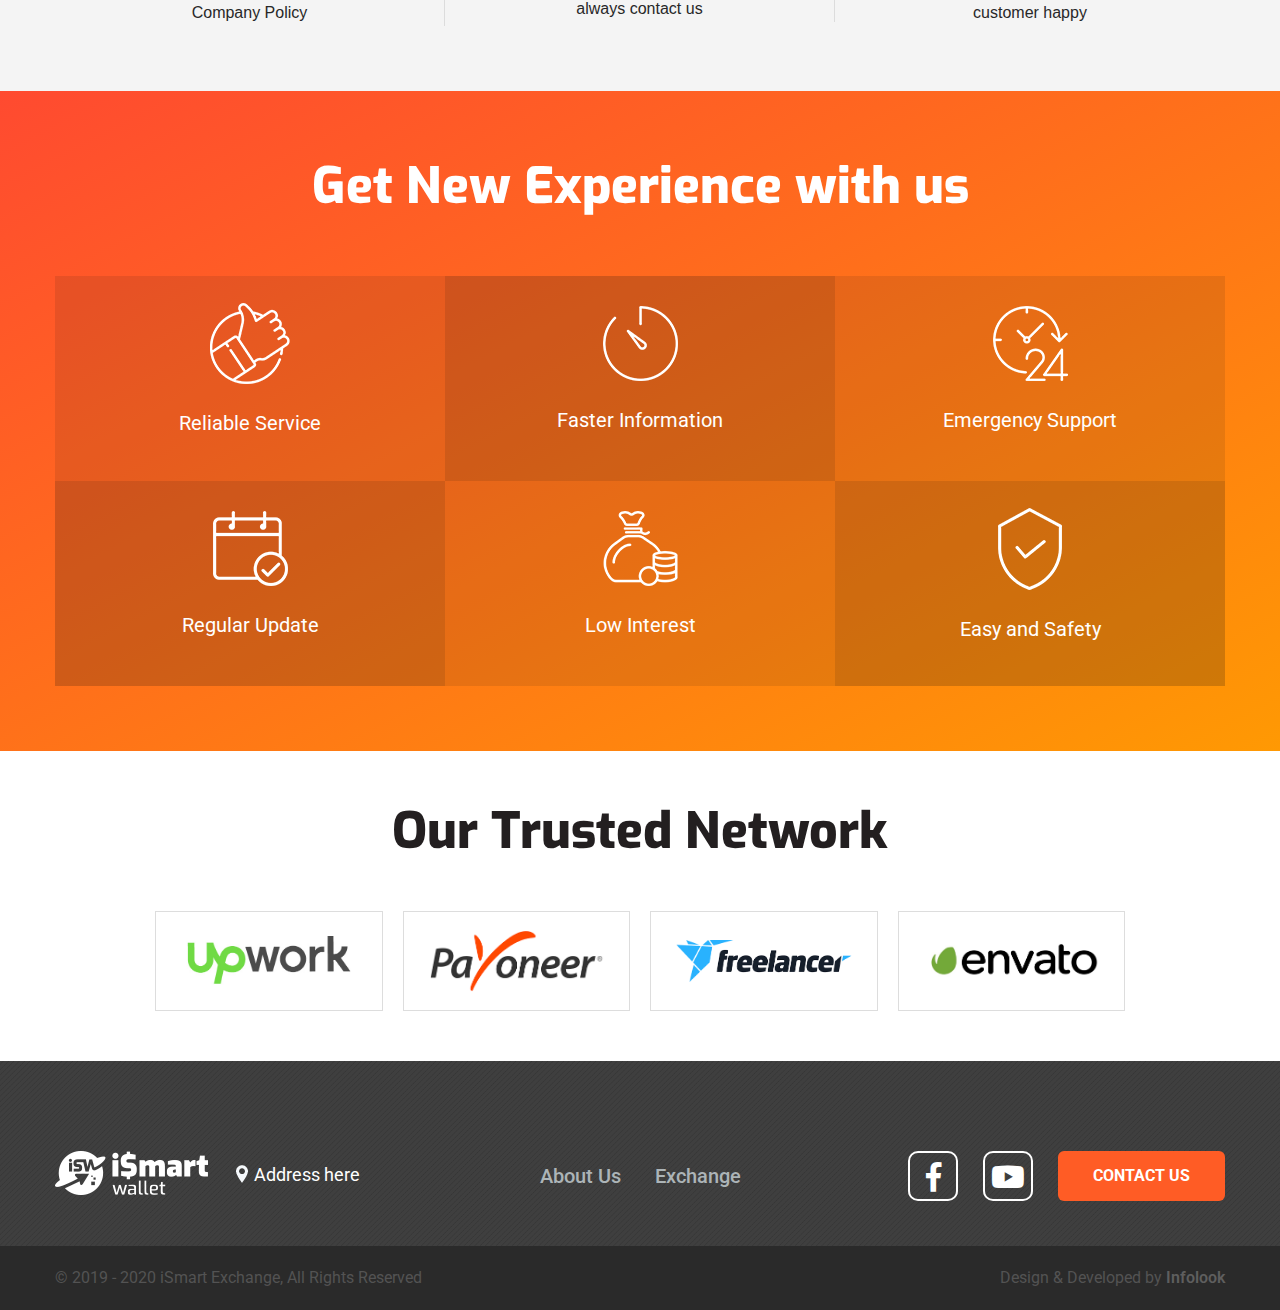
==== commit 5d959963: "g" ====
--- a/index.html
+++ b/index.html
@@ -110,8 +110,8 @@
 			<div class="col-lg-4">
 				<div class="log-info text-right">
 					<ul>
-						<li><a href="" data-toggle="modal" data-target="#exampleModalCenter" class="black-text">Sign In</a></li>
-						<li><a href="" data-toggle="modal" data-target="#exampleModalCenter2" class="fixed-bg">Sign Up</a></li>
+						<li><a href="login.html" class="black-text">Sign In</a></li>
+						<li><a href="reg.html" class="fixed-bg">Sign Up</a></li>
 					</ul>
 					
 				</div>
@@ -119,107 +119,6 @@
 		</div>
 	</div>
 </div>
-	<!-- Header bar section end -->
-					<div class="for-loginmethod">
-						<!-- Modal -->
-						<div class="modal fade" id="exampleModalCenter" tabindex="-1" role="dialog"
-							aria-labelledby="exampleModalCenterTitle" aria-hidden="true">
-							<div class="modal-dialog modal-dialog-centered" role="document">
-								<div class="modal-content">
-									<div class="modal-header">
-										<button type="button" class="close" data-dismiss="modal" aria-label="Close">
-											<span aria-hidden="true">&times;</span>
-										</button>
-									</div>
-									<div class="modal-body">
-										<div class="log-inpagess">
-											<div class="login-content">
-												<h4>Sign In Account</h4>
-												<div class="connect-facebook">
-													<span>
-														<a href=""><i class="fab fa-facebook-f"></i>Log In with facebook</a>
-													</span>
-												</div>
-												<div class="loginforms1">
-													<form action="">
-														<div class="login-us">
-															<input type="email" placeholder="Email">
-															<input type="password" placeholder="Password">
-														</div>
-													</form>
-												</div>
-												<div class="repare-pass">
-													<div class="log-into">
-														<div class="try-thisfield">
-															<a href="" class="logs1">Sign In</a>
-															<a href="" class="forgot1">Forgot Password?</a>
-														</div>
-														<span>Don't have an account? <a href="" data-toggle="modal"
-																data-target="#exampleModalCenter2" data-dismiss="modal"
-																aria-label="Close">Create
-																Account</a></span>
-													</div>
-												</div>
-											</div>
-										</div>
-									</div>
-								</div>
-							</div>
-						</div>
-
-						<!-- Modal -->
-					</div>
-
-
-					<div class="for-loginmethod">
-						<!-- Modal -->
-						<div class="modal fade" id="exampleModalCenter2" tabindex="-1" role="dialog"
-							aria-labelledby="exampleModalCenterTitle" aria-hidden="true">
-							<div class="modal-dialog modal-dialog-centered" role="document">
-								<div class="modal-content">
-									<div class="modal-header">
-										<button type="button" class="close" data-dismiss="modal" aria-label="Close">
-											<span aria-hidden="true">&times;</span>
-										</button>
-									</div>
-									<div class="modal-body">
-										<div class="log-inpagess">
-											<div class="login-content">
-												<h4>SignUp Account</h4>
-												<div class="loginforms1">
-													<form action="">
-														<div class="login-us">
-															<input type="text" placeholder="Name">
-															<input type="email" placeholder="Email">
-															<input type="number" placeholder="Phone Number">
-															<input type="password" placeholder="Set Password">
-															<input type="password" placeholder="Confirm Password">
-														</div>
-													</form>
-												</div>
-												<div class="repare-pass">
-													<div class="log-into">
-														<div class="try-thisfield">
-															<a href="#" data-toggle="modal" data-target="#exampleModalCenter3"
-																class="logs1 next-hide">Sign Up</a>
-														</div>
-														<span>Already have an account? <a href="#" data-toggle="modal"
-																data-target="#exampleModalCenter" data-dismiss="modal"
-																aria-label="Close">LOG
-																IN</a></span>
-													</div>
-												</div>
-											</div>
-										</div>
-									</div>
-								</div>
-							</div>
-						</div>
-						<!-- Modal -->
-					</div>
-
-
-	
 		<!-- hero section start -->
 		<div class="heroarea bg_img">
 			<div class="container">
--- a/assets/css/style.css
+++ b/assets/css/style.css
@@ -899,7 +899,7 @@
   margin: 0px;
 }
 
-.for-loginmethod .modal-content {
+.login-reg-area {
   position: relative;
   background-color: #F5F5F5;
   border: 1px solid rgba(0, 0, 0, .2);
@@ -907,12 +907,13 @@
   outline: 0;
 }
 
-
-
-
-
-
-
+.login-content h4 {
+  text-align: center;
+}
+
+.login-reg-area {
+  padding: 50px 0;
+}
 
 .login-content h4 {
   font-size: 25px;
@@ -929,6 +930,7 @@
   color: #fff;
   font-size: 16px;
   font-weight: 500;
+  text-align: center;
 }
 
 .login-us input {
@@ -949,6 +951,7 @@
   color: #2c2d35;
   font-weight: 500;
   font-size: 16px;
+  text-align: center;
 }
 
 .try-thisfield {
@@ -985,6 +988,7 @@
   height: 24px;
   line-height: 24px;
   margin-right: 11px;
+  text-align: center;
 }
 
 
@@ -1797,6 +1801,10 @@
   opacity: 0;
 }
 
+.log-into {
+  text-align: center;
+}
+
 .sidebarlists.actives {
   left: 0;
 }
